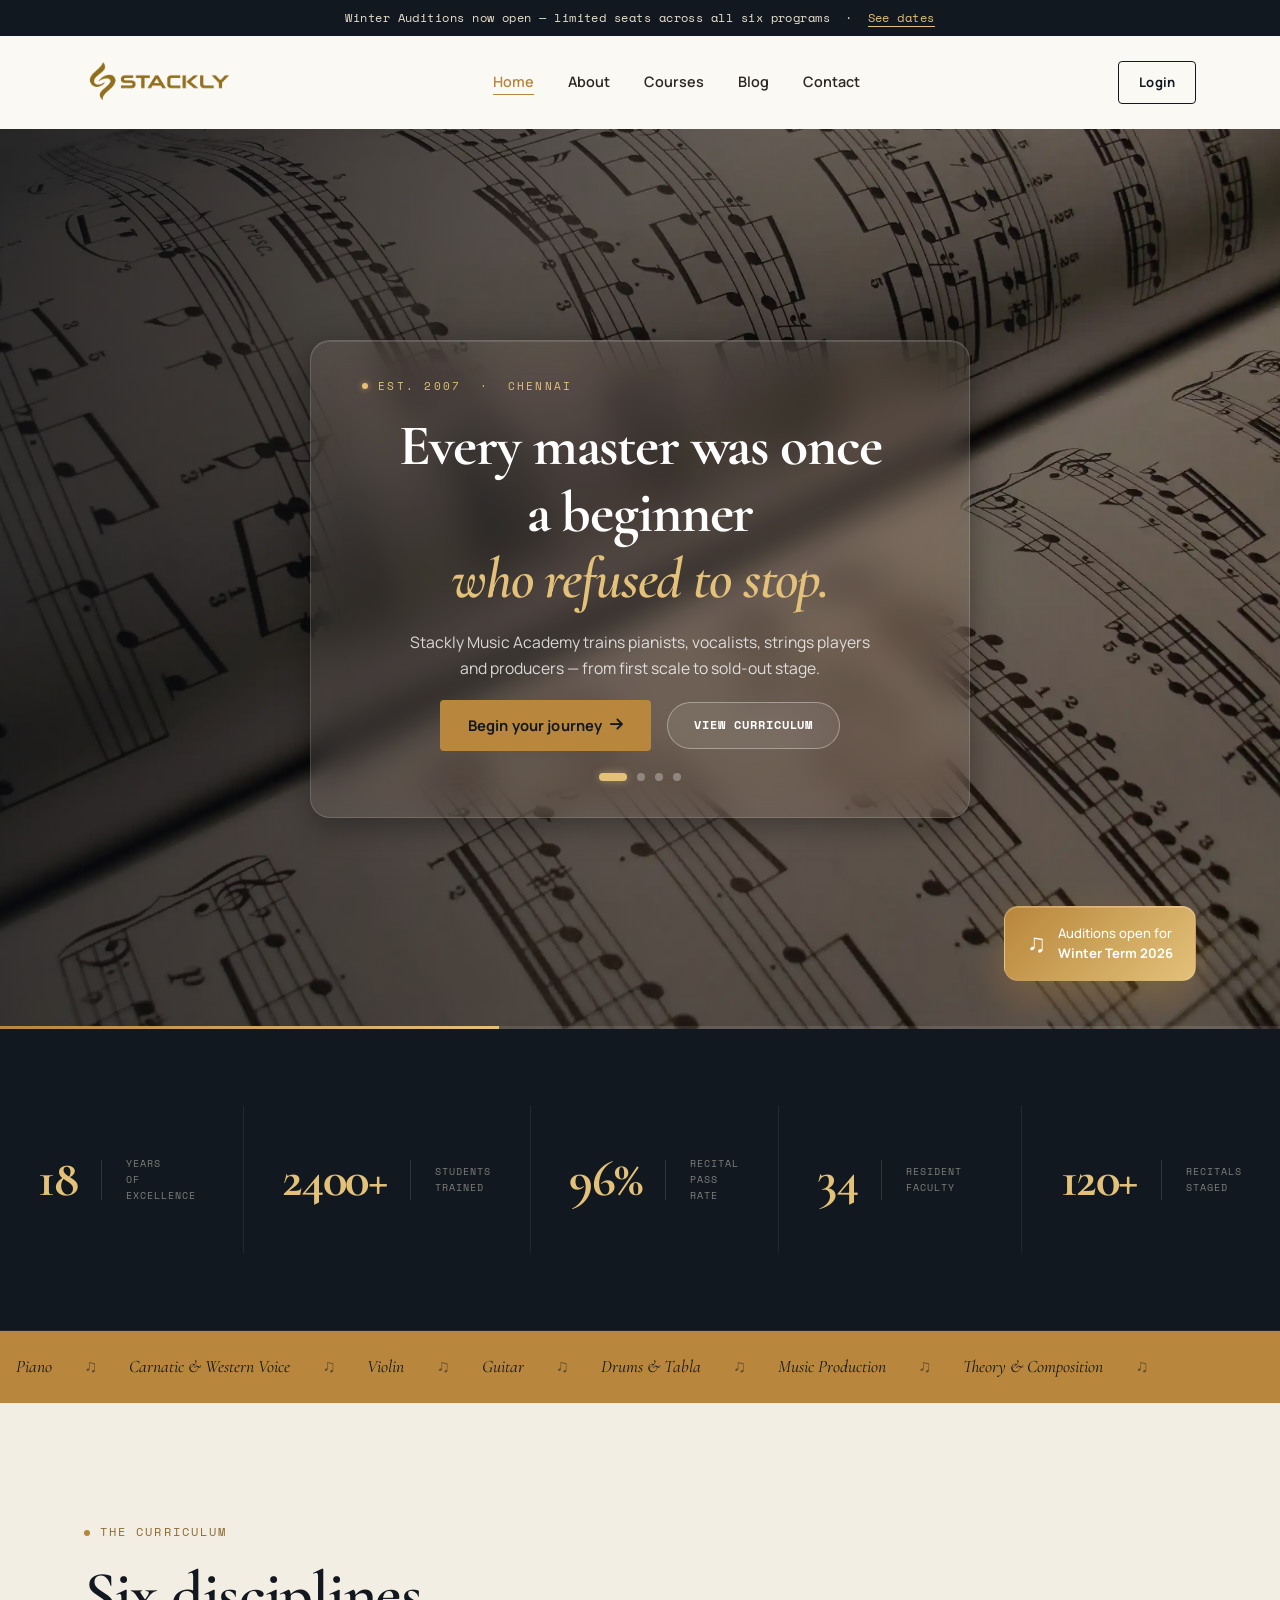
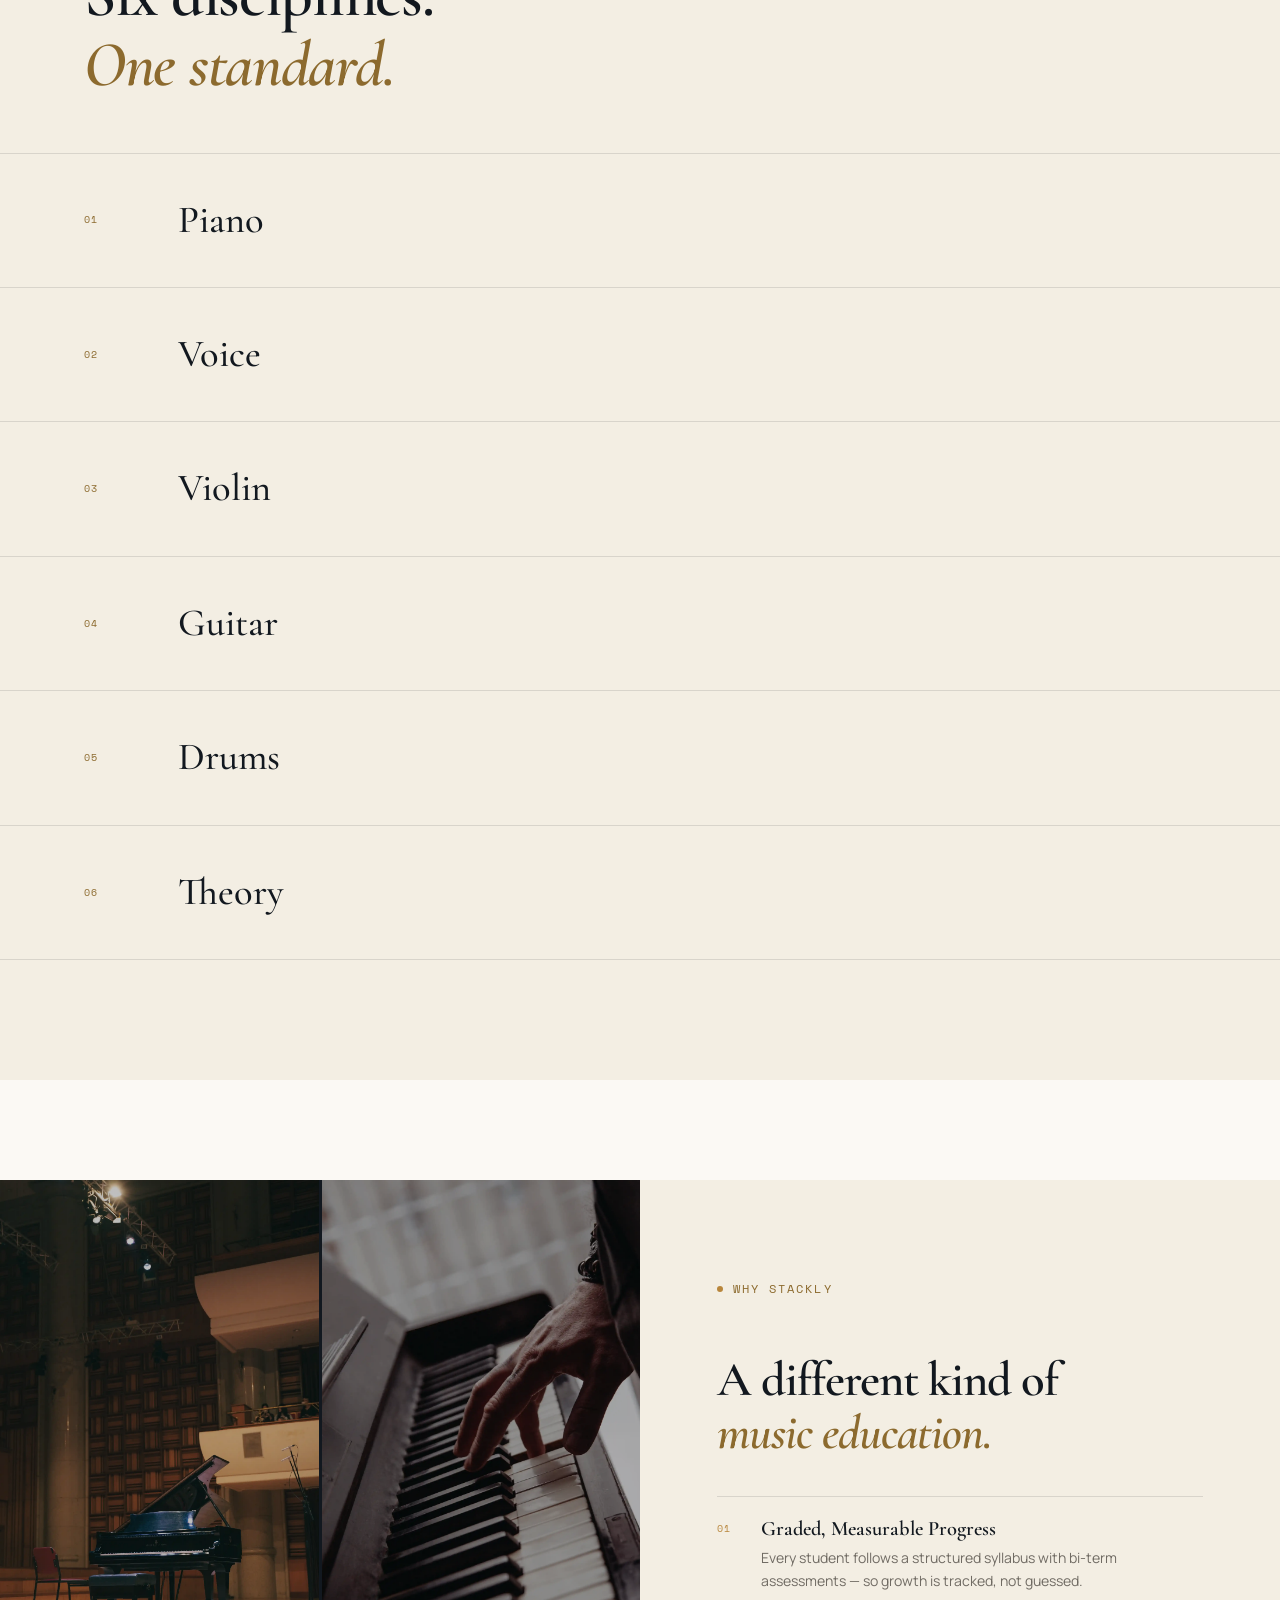
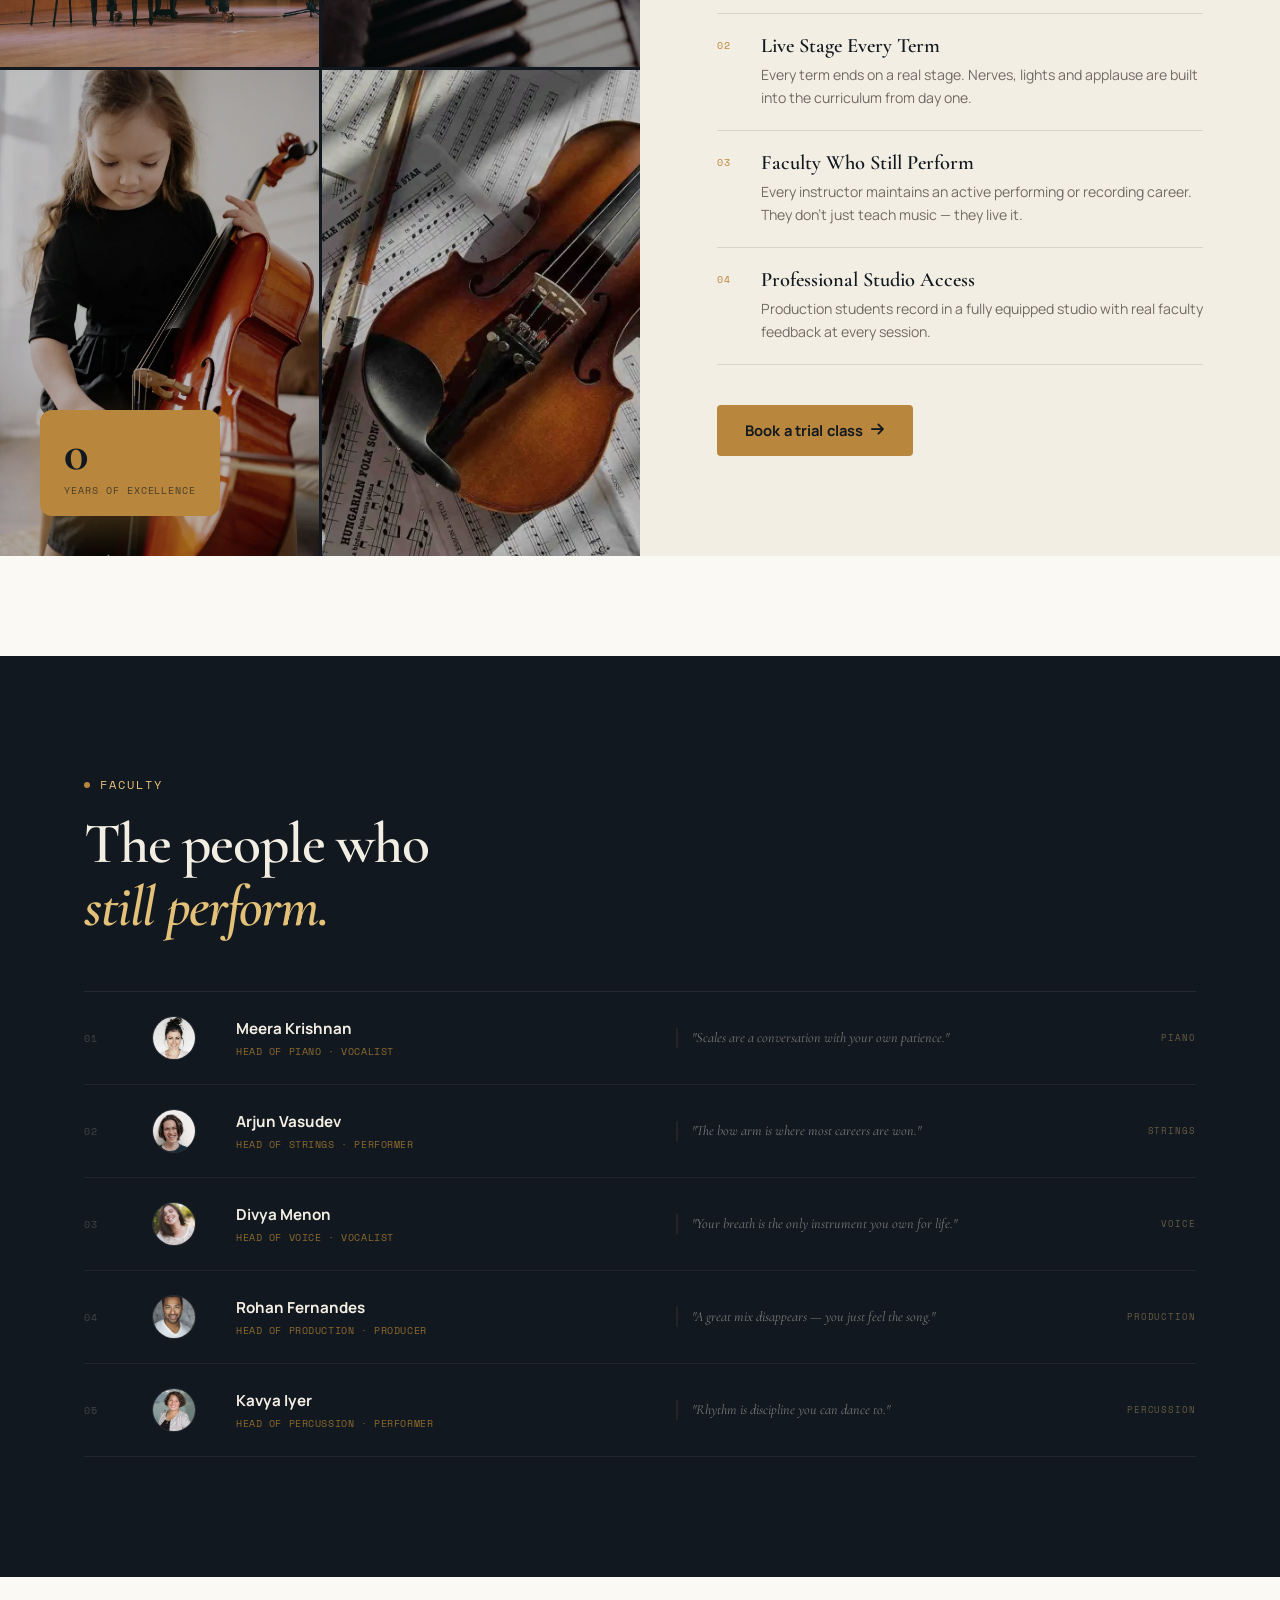
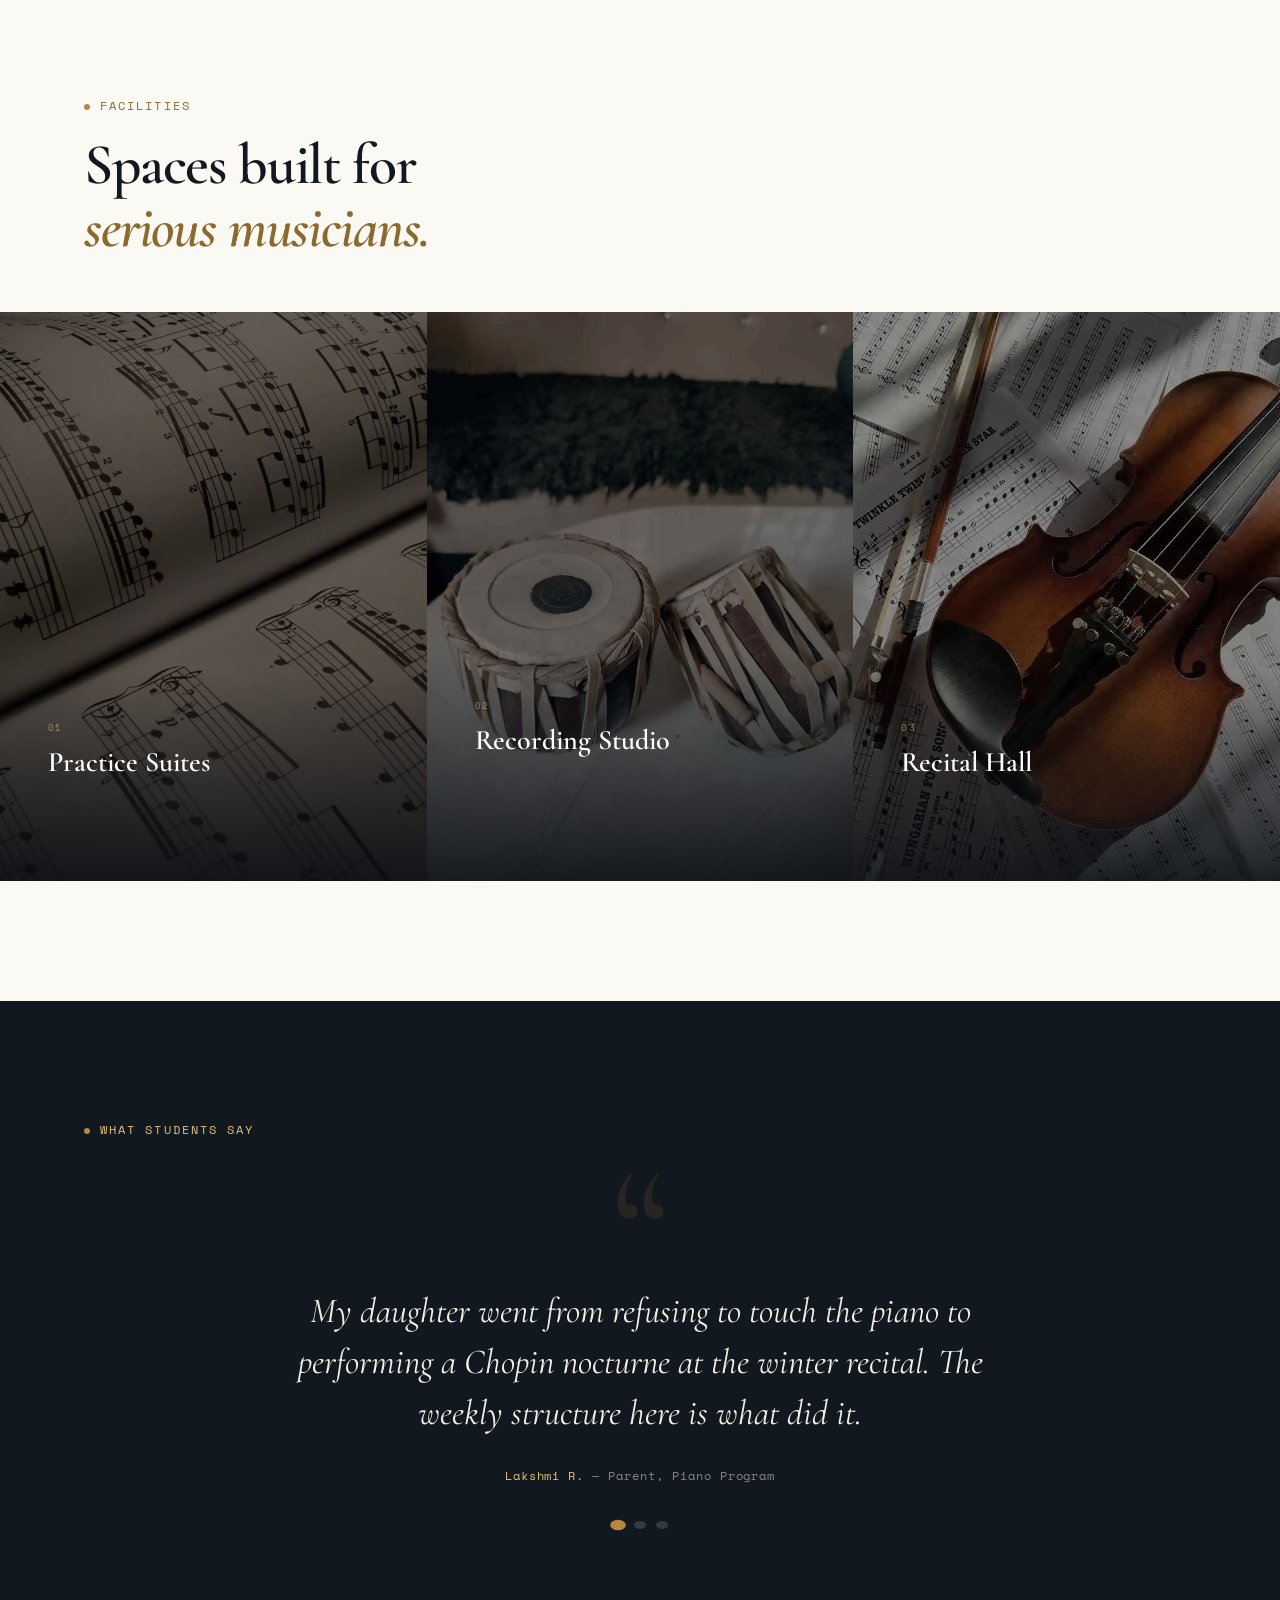
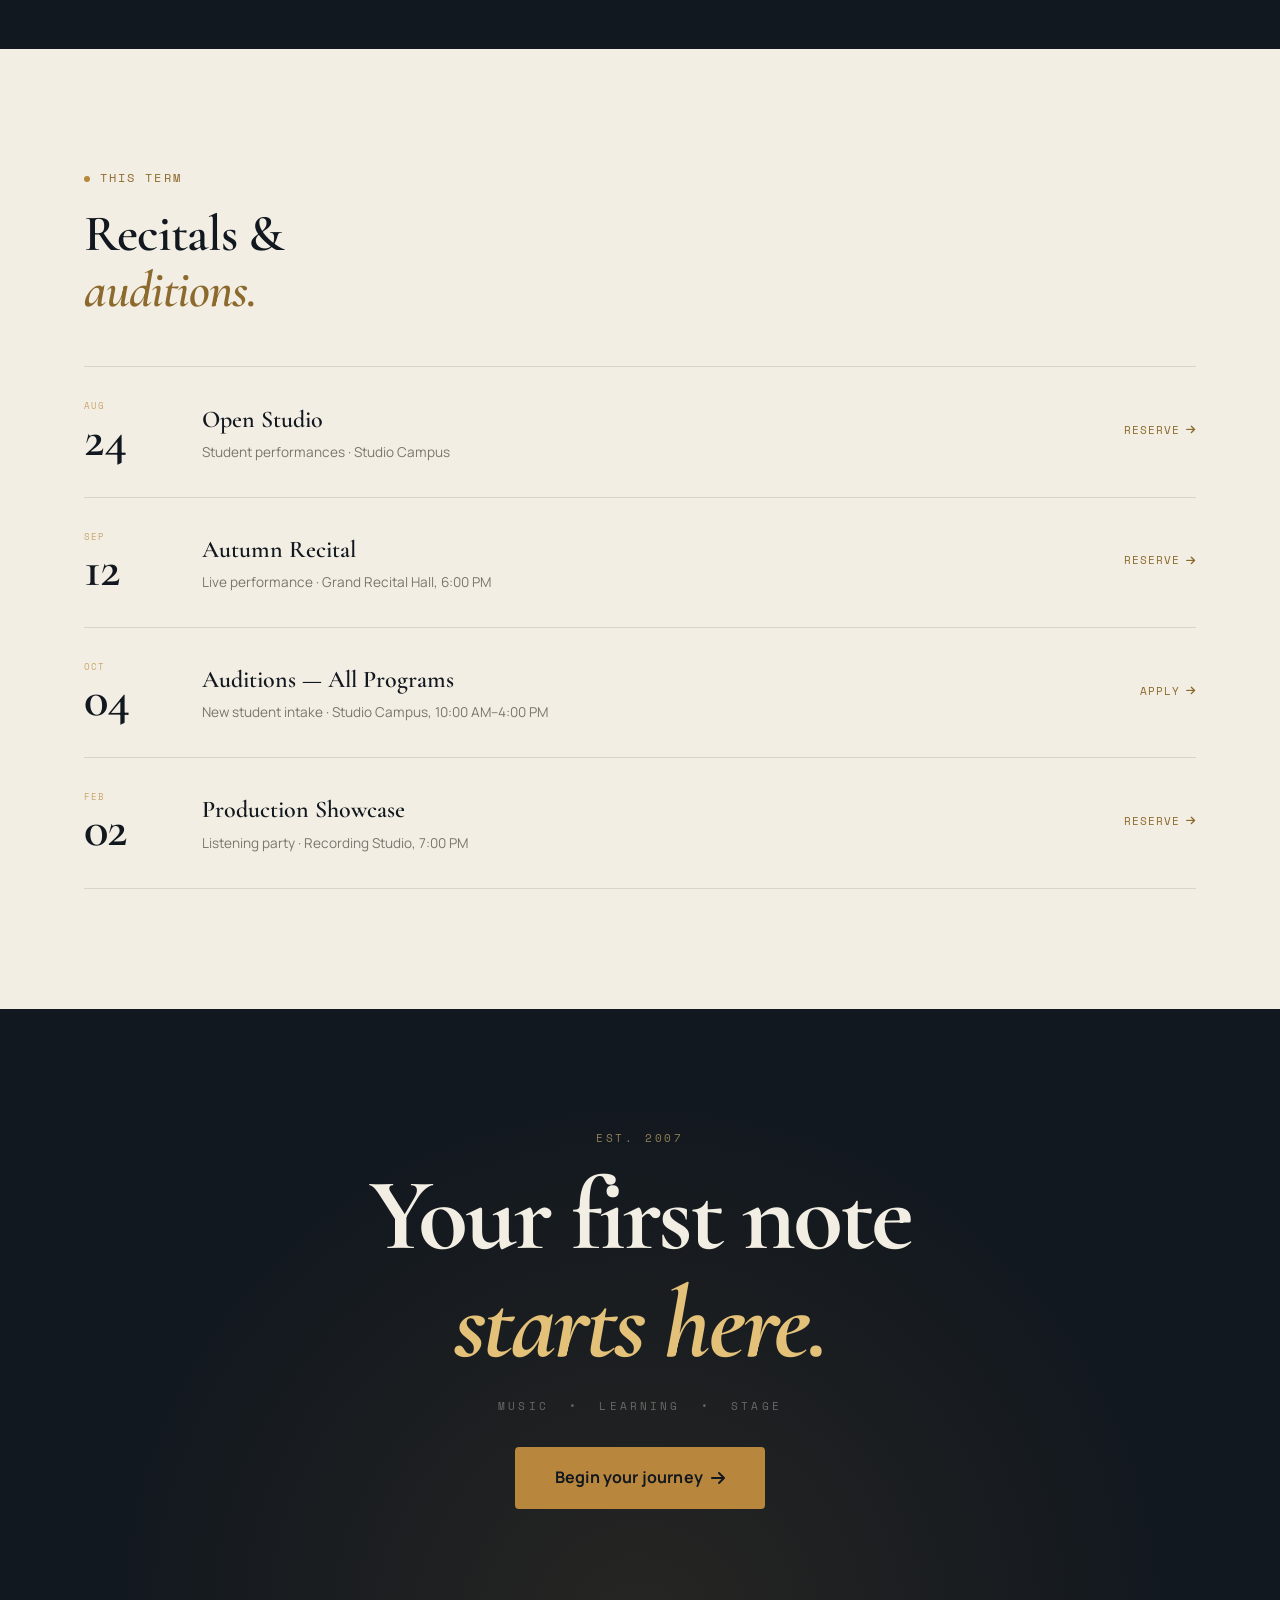
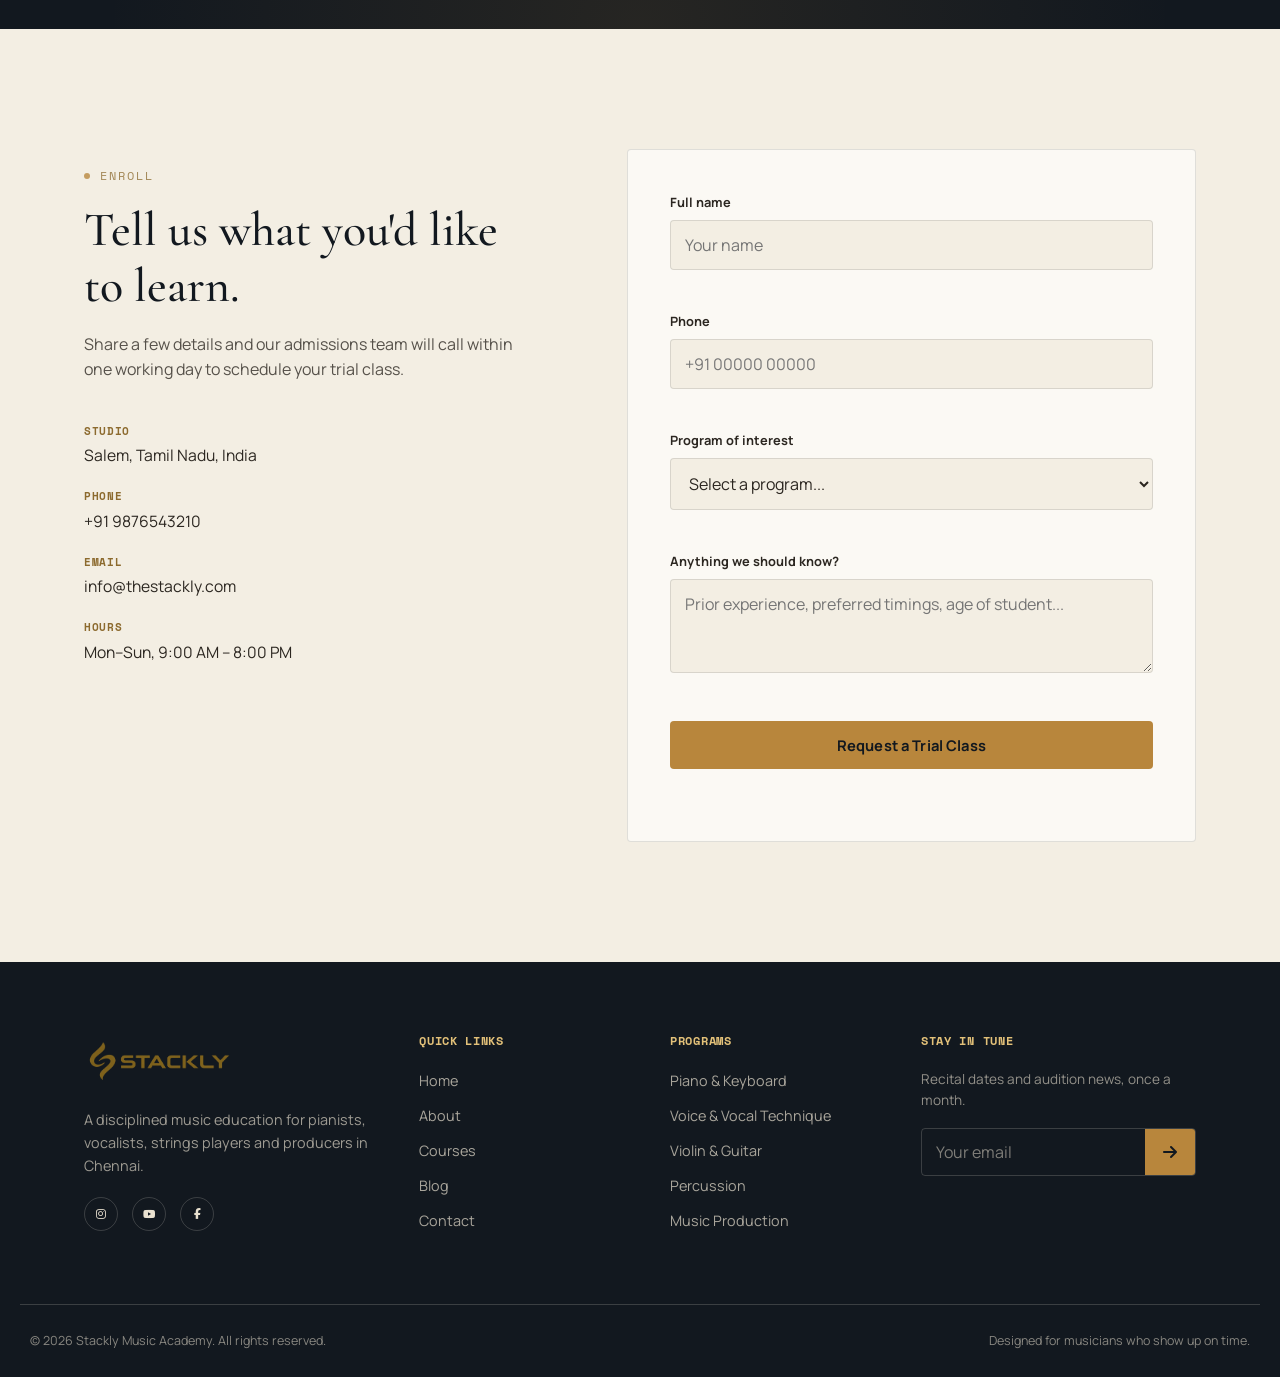
==== index.html @ f52e419b "Add files via upload" ====
<!DOCTYPE html>
<html lang="en">

<head>
  <meta charset="UTF-8">
  <meta name="viewport" content="width=device-width, initial-scale=1.0">
  <title>Stackly Music Academy — Music Academy for Piano, Voice, Strings & Production</title>
  <meta name="description"
    content="Stackly Music Academy trains pianists, vocalists, strings players and producers from first scale to sold-out stage. Book a trial class today.">

  <!-- Fonts: Cormorant Garamond (display), Manrope (body), Space Mono (labels/catalog numbers) -->
  <link rel="preconnect" href="https://fonts.googleapis.com">
  <link rel="preconnect" href="https://fonts.gstatic.com" crossorigin>
  <link
    href="https://fonts.googleapis.com/css2?family=Cormorant+Garamond:ital,wght@0,400;0,500;0,600;0,700;1,500;1,600&family=Manrope:wght@400;500;600;700;800&family=Space+Mono:wght@400;700&display=swap"
    rel="stylesheet">

  <link rel="stylesheet" href="assets/css/style.css">
  <link rel="stylesheet" href="https://cdnjs.cloudflare.com/ajax/libs/font-awesome/6.5.1/css/all.min.css">
</head>

<body>

  <!-- ===== ANNOUNCEMENT BAR ===== -->
  <div class="topbar">
    <p class="topbar__text">Winter Auditions now open &mdash; limited seats across all six programs &nbsp;·&nbsp; <a
        href="404.html" class="topbar__link">See dates</a></p>
  </div>

  <!-- ===== HEADER / NAV ===== -->
  <header class="site-header" id="siteHeader">
    <div class="site-header__inner">
      <a href="index.html" class="brand">
        <img src="assets/images/stackly-logo.webp" alt="Stackly Music Academy" class="brand__logo">
      </a>

      <nav class="main-nav" id="mainNav" aria-label="Primary">
        <a href="index.html" class="nav__brand" aria-label="Stackly Music Academy home">
          <img src="assets/images/stackly-logo.webp" alt="Stackly Music Academy" class="brand__logo brand__logo--light">
        </a>
        <ul class="main-nav__list">
          <li><a href="index.html">Home</a></li>
          <li><a href="about.html">About</a></li>
          <li><a href="services.html">Courses</a></li>
          <li><a href="blog.html">Blog</a></li>
          <li><a href="contact.html">Contact</a></li>
        </ul>
        <a href="login.html" class="nav-login-mobile">Login <i class="fas fa-arrow-right" aria-hidden="true"></i></a>
      </nav>

      <div class="site-header__actions">
        <a href="login.html" class="btn btn--line btn--sm">Login</a>
        <button class="nav-toggle" id="navToggle" aria-label="Toggle menu" aria-expanded="false">
          <span></span><span></span><span></span>
        </button>
      </div>
    </div>
  </header>

  <div class="nav-backdrop" id="navBackdrop" aria-hidden="true"></div>

  <main id="top">

    <!-- ===== 01. HERO — Fullscreen Slideshow ===== -->
    <section class="hero" id="hero" aria-label="Hero">

      <!-- Background slides -->
      <div class="hero__slides" id="heroSlides" aria-hidden="true">
        <div class="hero__slide is-active" data-index="0">
          <img src="assets/images/image-1.webp" alt="">
        </div>
        <div class="hero__slide" data-index="1">
          <img src="assets/images/blog-hero.webp" alt="">
        </div>
        <div class="hero__slide" data-index="2">
          <img src="assets/images/image-10.webp" alt="">
        </div>
        <div class="hero__slide" data-index="3">
          <img src="assets/images/image-13.webp" alt="">
        </div>
        <!-- Dark scrim over slides -->
        <div class="hero__scrim" aria-hidden="true"></div>
      </div>

      <!-- Glass content card -->
      <div class="hero__inner">
        <div class="hero__glass">

          <p class="hero__eyebrow">
            <span class="hero__eyebrow-dot" aria-hidden="true"></span>
            Est. 2007 &nbsp;·&nbsp; Chennai
          </p>

          <h1 class="hero__title">
            Every master was once<br>
            a beginner<br>
            <em>who refused to stop.</em>
          </h1>

          <p class="hero__lede">
            Stackly Music Academy trains pianists, vocalists, strings players and producers — from first scale to sold-out stage.
          </p>

          <div class="hero__actions">
            <a href="contact.html" class="btn btn--solid">Begin your journey <i class="fas fa-arrow-right" aria-hidden="true"></i></a>
            <a href="404.html" class="btn btn--glass">View Curriculum</a>
          </div>

          <!-- Slide indicators -->
          <div class="hero__dots" id="heroDots" role="tablist" aria-label="Slideshow controls">
            <button class="hero__dot is-active" data-slide="0" role="tab" aria-selected="true" aria-label="Slide 1"></button>
            <button class="hero__dot" data-slide="1" role="tab" aria-selected="false" aria-label="Slide 2"></button>
            <button class="hero__dot" data-slide="2" role="tab" aria-selected="false" aria-label="Slide 3"></button>
            <button class="hero__dot" data-slide="3" role="tab" aria-selected="false" aria-label="Slide 4"></button>
          </div>

        </div>

        <!-- Floating badge -->
        <div class="hero__badge">
          <span class="hero__badge-note" aria-hidden="true">&#9835;</span>
          <p>Auditions open for<br><strong>Winter Term 2026</strong></p>
        </div>
      </div>

      <!-- Progress bar -->
      <div class="hero__progress" aria-hidden="true">
        <div class="hero__progress-bar" id="heroProgressBar"></div>
      </div>

    </section>

    <!-- ===== 02. STATS STRIP ===== -->
    <section class="stats-strip" id="rhythm" aria-label="Stackly in numbers">
      <div class="stats-strip__inner">
        <div class="stats-strip__item" data-reveal>
          <strong class="stats-strip__num" data-count="18">0</strong>
          <span class="stats-strip__sep" aria-hidden="true"></span>
          <span class="stats-strip__label">Years<br>of excellence</span>
        </div>
        <div class="stats-strip__item" data-reveal>
          <strong class="stats-strip__num" data-count="2400" data-suffix="+">0</strong>
          <span class="stats-strip__sep" aria-hidden="true"></span>
          <span class="stats-strip__label">Students<br>trained</span>
        </div>
        <div class="stats-strip__item" data-reveal>
          <strong class="stats-strip__num" data-count="96" data-suffix="%">0</strong>
          <span class="stats-strip__sep" aria-hidden="true"></span>
          <span class="stats-strip__label">Recital<br>pass rate</span>
        </div>
        <div class="stats-strip__item" data-reveal>
          <strong class="stats-strip__num" data-count="34">0</strong>
          <span class="stats-strip__sep" aria-hidden="true"></span>
          <span class="stats-strip__label">Resident<br>faculty</span>
        </div>
        <div class="stats-strip__item" data-reveal>
          <strong class="stats-strip__num" data-count="120" data-suffix="+">0</strong>
          <span class="stats-strip__sep" aria-hidden="true"></span>
          <span class="stats-strip__label">Recitals<br>staged</span>
        </div>
      </div>
    </section>

    <!-- ===== MARQUEE ===== -->
    <div class="marquee" aria-hidden="true">
      <div class="marquee__track" id="marqueeTrack">
        <span>Piano</span><span class="marquee__sep">&#9835;</span>
        <span>Carnatic &amp; Western Voice</span><span class="marquee__sep">&#9835;</span>
        <span>Violin</span><span class="marquee__sep">&#9835;</span>
        <span>Guitar</span><span class="marquee__sep">&#9835;</span>
        <span>Drums &amp; Tabla</span><span class="marquee__sep">&#9835;</span>
        <span>Music Production</span><span class="marquee__sep">&#9835;</span>
        <span>Theory &amp; Composition</span><span class="marquee__sep">&#9835;</span>
      </div>
    </div>

    <!-- ===== 03. COURSES — hover-expand rows ===== -->
    <section class="courses" id="sound">
      <div class="courses__header section-inner">
        <p class="eyebrow" data-reveal><span class="eyebrow__dot"></span>The Curriculum</p>
        <h2 class="courses__heading" data-reveal>Six disciplines.<br><em>One standard.</em></h2>
      </div>
      <ul class="courses__list" id="coursesList">
        <li class="courses__row" data-img="assets/images/image-7.webp">
          <div class="courses__row-inner section-inner">
            <span class="courses__num">01</span>
            <h3 class="courses__name">Piano</h3>
            <p class="courses__desc">Classical grading alongside contemporary and film-score repertoire. Ages 6+.</p>
            <a href="services.html" class="courses__cta">Explore <i class="fas fa-arrow-right"></i></a>
          </div>
          <div class="courses__row-img" aria-hidden="true">
            <img src="assets/images/image-7.webp" alt="">
          </div>
        </li>
        <li class="courses__row" data-img="assets/images/image-10.webp">
          <div class="courses__row-inner section-inner">
            <span class="courses__num">02</span>
            <h3 class="courses__name">Voice</h3>
            <p class="courses__desc">Carnatic and Western streams — breath, pitch and stage presence. Ages 8+.</p>
            <a href="services.html" class="courses__cta">Explore <i class="fas fa-arrow-right"></i></a>
          </div>
          <div class="courses__row-img" aria-hidden="true">
            <img src="assets/images/image-10.webp" alt="">
          </div>
        </li>
        <li class="courses__row" data-img="assets/images/image-1.webp">
          <div class="courses__row-inner section-inner">
            <span class="courses__num">03</span>
            <h3 class="courses__name">Violin</h3>
            <p class="courses__desc">Bowing fundamentals through to chamber ensemble. Ages 7+.</p>
            <a href="services.html" class="courses__cta">Explore <i class="fas fa-arrow-right"></i></a>
          </div>
          <div class="courses__row-img" aria-hidden="true">
            <img src="assets/images/image-1.webp" alt="">
          </div>
        </li>
        <li class="courses__row" data-img="assets/images/image-2.webp">
          <div class="courses__row-inner section-inner">
            <span class="courses__num">04</span>
            <h3 class="courses__name">Guitar</h3>
            <p class="courses__desc">Fretwork fundamentals through to original songwriting. Ages 7+.</p>
            <a href="services.html" class="courses__cta">Explore <i class="fas fa-arrow-right"></i></a>
          </div>
          <div class="courses__row-img" aria-hidden="true">
            <img src="assets/images/image-2.webp" alt="">
          </div>
        </li>
        <li class="courses__row" data-img="assets/images/image-12.webp">
          <div class="courses__row-inner section-inner">
            <span class="courses__num">05</span>
            <h3 class="courses__name">Drums</h3>
            <p class="courses__desc">Rhythm literacy, kit technique and traditional taal in parallel. Ages 8+.</p>
            <a href="services.html" class="courses__cta">Explore <i class="fas fa-arrow-right"></i></a>
          </div>
          <div class="courses__row-img" aria-hidden="true">
            <img src="assets/images/image-12.webp" alt="">
          </div>
        </li>
        <li class="courses__row" data-img="assets/images/image-14.webp">
          <div class="courses__row-inner section-inner">
            <span class="courses__num">06</span>
            <h3 class="courses__name">Theory</h3>
            <p class="courses__desc">Harmony, notation and original writing for every instrumentalist. All levels.</p>
            <a href="services.html" class="courses__cta">Explore <i class="fas fa-arrow-right"></i></a>
          </div>
          <div class="courses__row-img" aria-hidden="true">
            <img src="assets/images/image-14.webp" alt="">
          </div>
        </li>
      </ul>
    </section>

    <!-- ===== 04. WHY STACKLY — split mosaic ===== -->
    <section class="split" id="whyus">
      <!-- Left: photo mosaic grid -->
      <div class="split__mosaic" aria-hidden="true">
        <div class="split__tile split__tile--1">
          <img src="assets/images/image-11.webp" alt="">
        </div>
        <div class="split__tile split__tile--2">
          <img src="assets/images/image-4.webp" alt="">
        </div>
        <div class="split__tile split__tile--3">
          <img src="assets/images/image-5.webp" alt="">
        </div>
        <div class="split__tile split__tile--4">
          <img src="assets/images/image-8.webp" alt="">
        </div>
        <!-- floating stat badge -->
        <div class="split__badge">
          <strong class="split__badge-num" data-count="18">0</strong>
          <span>years of excellence</span>
        </div>
      </div>

      <!-- Right: editorial content -->
      <div class="split__body">
        <p class="eyebrow"><span class="eyebrow__dot"></span>Why Stackly</p>
        <h2 class="split__heading">A different kind of<br><em>music education.</em></h2>

        <ul class="split__pillars">
          <li class="split__pillar" data-reveal>
            <span class="split__pillar-num">01</span>
            <div>
              <h3>Graded, Measurable Progress</h3>
              <p>Every student follows a structured syllabus with bi-term assessments — so growth is tracked, not guessed.</p>
            </div>
          </li>
          <li class="split__pillar" data-reveal>
            <span class="split__pillar-num">02</span>
            <div>
              <h3>Live Stage Every Term</h3>
              <p>Every term ends on a real stage. Nerves, lights and applause are built into the curriculum from day one.</p>
            </div>
          </li>
          <li class="split__pillar" data-reveal>
            <span class="split__pillar-num">03</span>
            <div>
              <h3>Faculty Who Still Perform</h3>
              <p>Every instructor maintains an active performing or recording career. They don't just teach music — they live it.</p>
            </div>
          </li>
          <li class="split__pillar" data-reveal>
            <span class="split__pillar-num">04</span>
            <div>
              <h3>Professional Studio Access</h3>
              <p>Production students record in a fully equipped studio with real faculty feedback at every session.</p>
            </div>
          </li>
        </ul>

        <a href="contact.html" class="btn btn--solid split__cta">Book a trial class <i class="fas fa-arrow-right"></i></a>
      </div>
    </section>

    <!-- ===== 05. FACULTY — dark table rows ===== -->
    <section class="fac" id="faculty">
      <div class="section-inner">
        <div class="fac__header">
          <p class="eyebrow eyebrow--light" data-reveal><span class="eyebrow__dot"></span>Faculty</p>
          <h2 class="fac__heading" data-reveal>The people who<br><em>still perform.</em></h2>
        </div>
        <div class="fac__table">
          <div class="fac__row" data-reveal>
            <span class="fac__idx">01</span>
            <div class="fac__photo"><img src="assets/images/testimonials-2.webp" alt="Meera Krishnan"></div>
            <div class="fac__info"><strong>Meera Krishnan</strong><span>Head of Piano · Vocalist</span></div>
            <blockquote class="fac__quote">"Scales are a conversation with your own patience."</blockquote>
            <span class="fac__tag">Piano</span>
          </div>
          <div class="fac__row" data-reveal>
            <span class="fac__idx">02</span>
            <div class="fac__photo"><img src="assets/images/testimonials-1.webp" alt="Arjun Vasudev"></div>
            <div class="fac__info"><strong>Arjun Vasudev</strong><span>Head of Strings · Performer</span></div>
            <blockquote class="fac__quote">"The bow arm is where most careers are won."</blockquote>
            <span class="fac__tag">Strings</span>
          </div>
          <div class="fac__row" data-reveal>
            <span class="fac__idx">03</span>
            <div class="fac__photo"><img src="assets/images/testimonials-3.webp" alt="Divya Menon"></div>
            <div class="fac__info"><strong>Divya Menon</strong><span>Head of Voice · Vocalist</span></div>
            <blockquote class="fac__quote">"Your breath is the only instrument you own for life."</blockquote>
            <span class="fac__tag">Voice</span>
          </div>
          <div class="fac__row" data-reveal>
            <span class="fac__idx">04</span>
            <div class="fac__photo"><img src="assets/images/testimonials-5.webp" alt="Rohan Fernandes"></div>
            <div class="fac__info"><strong>Rohan Fernandes</strong><span>Head of Production · Producer</span></div>
            <blockquote class="fac__quote">"A great mix disappears — you just feel the song."</blockquote>
            <span class="fac__tag">Production</span>
          </div>
          <div class="fac__row" data-reveal>
            <span class="fac__idx">05</span>
            <div class="fac__photo"><img src="assets/images/testimonials-4.webp" alt="Kavya Iyer"></div>
            <div class="fac__info"><strong>Kavya Iyer</strong><span>Head of Percussion · Performer</span></div>
            <blockquote class="fac__quote">"Rhythm is discipline you can dance to."</blockquote>
            <span class="fac__tag">Percussion</span>
          </div>
        </div>
      </div>
    </section>

    <!-- ===== 06. FACILITIES — 3-up split panels ===== -->
    <section class="rooms" id="facilities">
      <div class="rooms__header section-inner">
        <p class="eyebrow" data-reveal><span class="eyebrow__dot"></span>Facilities</p>
        <h2 class="rooms__heading" data-reveal>Spaces built for<br><em>serious musicians.</em></h2>
      </div>
      <div class="rooms__grid">
        <div class="rooms__panel" data-reveal>
          <img src="assets/images/image-1.webp" alt="Practice suites">
          <div class="rooms__panel-body">
            <span class="rooms__panel-num">01</span>
            <h3>Practice Suites</h3>
            <p>12 soundproofed private rooms with grand pianos and mirror walls — built for focused individual work.</p>
          </div>
        </div>
        <div class="rooms__panel" data-reveal>
          <img src="assets/images/image-6.webp" alt="Recording studio">
          <div class="rooms__panel-body">
            <span class="rooms__panel-num">02</span>
            <h3>Recording Studio</h3>
            <p>Professional-grade control room, live room and isolation booth with full DAW suite and acoustic treatment.</p>
          </div>
        </div>
        <div class="rooms__panel" data-reveal>
          <img src="assets/images/image-8.webp" alt="Recital hall">
          <div class="rooms__panel-body">
            <span class="rooms__panel-num">03</span>
            <h3>Recital Hall</h3>
            <p>200-seat acoustically engineered performance hall with professional lighting and a full Steinway grand.</p>
          </div>
        </div>
      </div>
    </section>

    <!-- ===== 07. TESTIMONIALS ===== -->
    <section class="testi" id="testimonials">
      <div class="testi__inner section-inner">
        <p class="eyebrow eyebrow--light" data-reveal><span class="eyebrow__dot"></span>What students say</p>
        <div class="testi__slider" id="testimonialSlider">
          <span class="testi__mark" aria-hidden="true">&ldquo;</span>
          <blockquote class="testimonial is-active">
            <p>My daughter went from refusing to touch the piano to performing a Chopin nocturne at the winter recital. The weekly structure here is what did it.</p>
            <footer>Lakshmi R. <span>&mdash; Parent, Piano Program</span></footer>
          </blockquote>
          <blockquote class="testimonial">
            <p>I'd tried three other studios before Stackly. This is the only one that actually tracks your progress against a syllabus instead of just filling the hour.</p>
            <footer>Aditya S. <span>&mdash; Adult Student, Guitar</span></footer>
          </blockquote>
          <blockquote class="testimonial">
            <p>The production lab alone was worth switching academies for. I mixed my first EP inside the studio with faculty feedback every step.</p>
            <footer>Priya N. <span>&mdash; Student, Music Production</span></footer>
          </blockquote>
        </div>
        <div class="testimonial-dots" id="testimonialDots"></div>
      </div>
    </section>

    <!-- ===== 08. EVENTS — date strip ===== -->
    <section class="events" id="events">
      <div class="section-inner">
        <div class="events__header">
          <p class="eyebrow" data-reveal><span class="eyebrow__dot"></span>This Term</p>
          <h2 class="events__heading" data-reveal>Recitals &amp;<br><em>auditions.</em></h2>
        </div>
        <ul class="events__list">
          <li class="events__item" data-reveal>
            <div class="events__date"><span>AUG</span><strong>24</strong></div>
            <div class="events__body">
              <h3>Open Studio</h3>
              <p>Student performances &middot; Studio Campus</p>
            </div>
            <a href="contact.html" class="events__link">Reserve <i class="fas fa-arrow-right"></i></a>
          </li>
          <li class="events__item" data-reveal>
            <div class="events__date"><span>SEP</span><strong>12</strong></div>
            <div class="events__body">
              <h3>Autumn Recital</h3>
              <p>Live performance &middot; Grand Recital Hall, 6:00 PM</p>
            </div>
            <a href="contact.html" class="events__link">Reserve <i class="fas fa-arrow-right"></i></a>
          </li>
          <li class="events__item" data-reveal>
            <div class="events__date"><span>OCT</span><strong>04</strong></div>
            <div class="events__body">
              <h3>Auditions — All Programs</h3>
              <p>New student intake &middot; Studio Campus, 10:00 AM–4:00 PM</p>
            </div>
            <a href="contact.html" class="events__link">Apply <i class="fas fa-arrow-right"></i></a>
          </li>
          <li class="events__item" data-reveal>
            <div class="events__date"><span>FEB</span><strong>02</strong></div>
            <div class="events__body">
              <h3>Production Showcase</h3>
              <p>Listening party &middot; Recording Studio, 7:00 PM</p>
            </div>
            <a href="contact.html" class="events__link">Reserve <i class="fas fa-arrow-right"></i></a>
          </li>
        </ul>
      </div>
    </section>

    <!-- ===== 09. CTA BAND ===== -->
    <section class="cta-band">
      <div class="section-inner cta-band__inner">
        <p class="cta-band__year" data-reveal>Est. 2007</p>
        <h2 data-reveal>Your first note<br><em>starts here.</em></h2>
        <p class="cta-band__tagline" data-reveal>MUSIC &nbsp;&bull;&nbsp; LEARNING &nbsp;&bull;&nbsp; STAGE</p>
        <a href="contact.html" class="btn btn--solid btn--lg" data-reveal>Begin your journey <i class="fas fa-arrow-right"></i></a>
      </div>
    </section>

    <!-- ===== CONTACT ===== -->
    <section class="contact" id="contact">
      <div class="section-inner contact__grid">
        <div class="contact__copy">
          <p class="eyebrow" data-reveal><span class="eyebrow__dot"></span>Enroll</p>
          <h2 class="section-title" data-reveal>Tell us what you'd like to learn.</h2>
          <p data-reveal>Share a few details and our admissions team will call within one working day to schedule your trial class.</p>
          <ul class="contact-info" data-reveal>
            <li><strong>Studio</strong><span>Salem, Tamil Nadu, India</span></li>
            <li><strong>Phone</strong><span>+91 9876543210</span></li>
            <li><strong>Email</strong><span>info@thestackly.com </span></li>
            <li><strong>Hours</strong><span>Mon–Sun, 9:00 AM – 8:00 PM</span></li>
          </ul>
        </div>
        <form class="contact-form" data-reveal id="contactForm" novalidate>
          <div class="form-row"><label for="fname">Full name</label><input type="text" id="fname" name="fname" placeholder="Your name" required minlength="2"><span class="form-error"></span></div>
          <div class="form-row"><label for="fphone">Phone</label><input type="tel" id="fphone" name="fphone" placeholder="+91 00000 00000" required pattern="[\+0-9\-\s]{10,}"><span class="form-error"></span></div>
          <div class="form-row">
            <label for="fprogram">Program of interest</label>
            <select id="fprogram" name="fprogram" required>
              <option value="" disabled selected hidden>Select a program...</option>
              <option value="Piano &amp; Keyboard">Piano &amp; Keyboard</option><option value="Voice &amp; Vocal Technique">Voice &amp; Vocal Technique</option>
              <option value="Violin">Violin</option><option value="Guitar">Guitar</option>
              <option value="Drums &amp; Percussion">Drums &amp; Percussion</option><option value="Theory &amp; Composition">Theory &amp; Composition</option>
            </select>
            <span class="form-error"></span>
          </div>
          <div class="form-row"><label for="fmsg">Anything we should know?</label><textarea id="fmsg" name="fmsg" rows="3" placeholder="Prior experience, preferred timings, age of student..." required minlength="10"></textarea><span class="form-error"></span></div>
          <button type="submit" class="btn btn--solid btn--full">Request a Trial Class</button>
          <p class="form-note" id="formNote" role="status" aria-live="polite"></p>
        </form>
      </div>
    </section>

  </main>

  <!-- ===== FOOTER ===== -->
  <footer class="site-footer">
  
    <div class="section-inner footer__grid">
      <div class="footer__brand">
        <a href="index.html" class="brand brand--footer">
          <img src="assets/images/stackly-logo.webp" alt="Stackly Music Academy" class="brand__logo brand__logo--footer">
        </a>
        <p>A disciplined music education for pianists, vocalists, strings players and producers in Chennai.</p>
        <div class="footer__social" aria-label="Social media">
          <a href="404.html" aria-label="Instagram"><i class="fab fa-instagram"></i></a>
          <a href="404.html" aria-label="YouTube"><i class="fab fa-youtube"></i></a>
          <a href="404.html" aria-label="Facebook"><i class="fab fa-facebook-f"></i></a>
        </div>
      </div>

      <div class="footer__col">
        <h4>Quick Links</h4>
        <a href="index.html">Home</a>
        <a href="about.html">About</a>
        <a href="services.html">Courses</a>
        <a href="blog.html">Blog</a>
        <a href="contact.html">Contact</a>
      </div>

      <div class="footer__col">
        <h4>Programs</h4>
        <a href="404.html">Piano &amp; Keyboard</a>
        <a href="404.html">Voice &amp; Vocal Technique</a>
        <a href="404.html">Violin &amp; Guitar</a>
        <a href="404.html">Percussion</a>
        <a href="404.html">Music Production</a>
      </div>

      <div class="footer__col footer__col--newsletter">
        <h4>Stay in tune</h4>
        <p>Recital dates and audition news, once a month.</p>
        <form class="newsletter-form" id="newsletterForm">
          <input type="email" placeholder="Your email" aria-label="Email address" required>
          <button type="submit" aria-label="Subscribe"> <i class="fas fa-arrow-right" aria-hidden="true"></i></button>
        </form>
      </div>
    </div>

    <div class="section-inner footer__bottom">
      <p>&copy; <span id="year"></span> Stackly Music Academy. All rights reserved.</p>
      <p>Designed for musicians who show up on time.</p>
    </div>
  </footer>

  <button class="back-to-top" id="backToTop" aria-label="Back to top">&uarr;</button>

  <script src="assets/js/script.js"></script>
</body>

</html>
---- assets/css/style.css ----
/* ============================================================
   CADENCE CONSERVATORY — Design tokens
   Palette (3 primary colors + tints):
     --ink       #12181F  near-black navy   (grounds, dark sections, text)
     --violet     #B8863C  aged brass gold   (accent, CTAs, highlights)
     --parchment #F3EEE3  sheet-music cream (light backgrounds)
   Type:
     Display — 'Cormorant Garamond' (editorial serif, italic for warmth)
     Body    — 'Manrope' (clean geometric sans)
     Label   — 'Space Mono' (catalog numbers, dates, eyebrows)
   ============================================================ */

:root {
  --ink: #12181F;
  --ink-soft: #1B232C;
  --ink-softer: #232C36;
  --violet: #B8863C;
  --violet-light: #E3C179;
  --violet-dim: #8C6A2E;
  --parchment: #F3EEE3;
  --parchment-dim: #E9E1D0;
  --paper: #FBF9F4;
  --charcoal: #2B2620;
  --line: rgba(18, 24, 31, 0.12);
  --line-light: rgba(243, 238, 227, 0.18);

  --font-display: 'Cormorant Garamond', Georgia, serif;
  --font-body: 'Manrope', -apple-system, BlinkMacSystemFont, sans-serif;
  --font-label: 'Space Mono', 'Courier New', monospace;

  --container: 1240px;
  --gutter: clamp(20px, 5vw, 64px);
  --radius: 4px;
  --ease: cubic-bezier(.22, .61, .36, 1);
}

/* ============================================================
   RESET
   ============================================================ */
*,
*::before,
*::after {
  box-sizing: border-box;
}

html {
  scroll-behavior: smooth;
  overflow-x: clip;
  width: 100%;
}

body {
  margin: 0;
  font-family: var(--font-body);
  color: var(--charcoal);
  background: var(--paper);
  -webkit-font-smoothing: antialiased;
  line-height: 1.6;
  overflow-x: clip;
  width: 100%;
}

img {
  max-width: 100%;
  display: block;
}

main {
  overflow-x: clip;
  width: 100%;
  padding-top: var(--header-offset, 69px);
}

a {
  color: inherit;
  text-decoration: none;
}

ul,
dl,
ol {
  margin: 0;
  padding: 0;
  list-style: none;
}

h1,
h2,
h3,
h4,
p {
  margin: 0;
}

button,
input,
select,
textarea {
  font-family: inherit;
  font-size: inherit;
  color: inherit;
}

button {
  cursor: pointer;
  background: none;
  border: none;
}

svg {
  overflow: visible;
}

@media (prefers-reduced-motion: reduce) {
  html {
    scroll-behavior: auto;
  }

  *,
  *::before,
  *::after {
    animation-duration: 0.01ms !important;
    animation-iteration-count: 1 !important;
    transition-duration: 0.01ms !important;
    scroll-behavior: auto !important;
  }
}

:focus-visible {
  outline: 2px solid var(--violet);
  outline-offset: 3px;
}

.section-inner {
  max-width: var(--container);
  margin: 0 auto;
  padding: 0 var(--gutter);
}

/* ============================================================
   SHARED TYPE / COMPONENTS
   ============================================================ */
.eyebrow {
  display: flex;
  align-items: center;
  gap: 10px;
  font-family: var(--font-label);
  font-size: 0.72rem;
  letter-spacing: 0.18em;
  text-transform: uppercase;
  color: var(--violet-dim);
  margin-bottom: 18px;
}

.eyebrow--light {
  color: var(--violet-light);
}

.eyebrow__dot {
  width: 6px;
  height: 6px;
  border-radius: 50%;
  background: var(--violet);
  flex-shrink: 0;
}

.section-title {
  font-family: var(--font-display);
  font-weight: 500;
  font-size: clamp(2rem, 4vw, 3rem);
  line-height: 1.15;
  color: var(--ink);
  max-width: 18ch;
}

.section-title em {
  font-style: italic;
  color: var(--violet-dim);
  font-weight: 500;
}

.section-title--light {
  color: var(--parchment);
}

.section-title--light em {
  color: var(--violet-light);
}

.section-sub {
  margin-top: 16px;
  max-width: 46ch;
  color: var(--charcoal);
  opacity: 0.75;
  font-size: 1.02rem;
}

.courses .section-sub {
  color: var(--parchment-dim);
  opacity: 0.8;
}

.section-head {
  margin-bottom: 52px;
}

.btn {
  display: inline-flex;
  align-items: center;
  justify-content: center;
  gap: 8px;
  font-family: var(--font-body);
  font-weight: 700;
  font-size: 0.92rem;
  letter-spacing: 0.01em;
  padding: 14px 28px;
  border-radius: var(--radius);
  transition: transform 0.35s var(--ease), background 0.3s var(--ease), color 0.3s var(--ease), border-color 0.3s var(--ease);
  white-space: nowrap;
}

.btn--solid {
  background: var(--violet);
  color: var(--ink);
}

.btn--solid:hover {
  background: var(--violet-light);
  transform: translateY(-2px);
}

.btn--ghost {
  color: var(--ink);
}

.btn--ghost:hover {
  color: var(--violet-dim);
  transform: translateX(3px);
}

.btn--line {
  border: 1px solid var(--ink);
  color: var(--ink);
}

.btn--line:hover {
  background: var(--ink);
  color: var(--parchment);
}

.btn--sm {
  padding: 10px 20px;
  font-size: 0.82rem;
}

.btn--lg {
  padding: 18px 40px;
  font-size: 1rem;
}

.btn--full {
  width: 100%;
}

/* Scroll reveal (IntersectionObserver driven, falls back to visible via JS) */
.reveal {
  opacity: 0;
  transform: translateY(24px);
  transition: opacity 0.8s var(--ease), transform 0.8s var(--ease);
}

.reveal.is-visible {
  opacity: 1;
  transform: translateY(0);
}

/* Fade-in that always plays on load, no JS dependency */
@keyframes fadeUp {
  from {
    opacity: 0;
    transform: translateY(14px);
  }

  to {
    opacity: 1;
    transform: translateY(0);
  }
}

.reveal-fade {
  animation: fadeUp 0.9s var(--ease) both;
}

/* ============================================================
   TOPBAR
   ============================================================ */

/* The topbar is NOT fixed — it scrolls away naturally.
   The fixed header sits on top; main gets offset via the rule above. */
.topbar {
  background: var(--ink);
  color: var(--parchment-dim);
  text-align: center;
  padding: 9px var(--gutter);
  font-family: var(--font-label);
  font-size: 0.72rem;
  letter-spacing: 0.04em;
}

.topbar__link {
  color: var(--violet-light);
  border-bottom: 1px solid currentColor;
}

/* ============================================================
   HEADER
   ============================================================ */
.site-header {
  position: fixed;
  top: 0;
  left: 0;
  right: 0;
  z-index: 200;
  border-bottom: 1px solid transparent;
  transition: transform 0.38s cubic-bezier(0.4, 0, 0.2, 1),
    box-shadow 0.38s cubic-bezier(0.4, 0, 0.2, 1),
    border-color 0.38s cubic-bezier(0.4, 0, 0.2, 1);
}

/* backdrop via ::before so it doesn't break stacking context */
.site-header::before {
  content: "";
  position: absolute;
  inset: 0;
  background: rgba(255, 255, 255, 0.0);
  backdrop-filter: blur(0px);
  -webkit-backdrop-filter: blur(0px);
  transition: background 0.38s cubic-bezier(0.4, 0, 0.2, 1),
    backdrop-filter 0.38s cubic-bezier(0.4, 0, 0.2, 1);
  z-index: -1;
}

/* Scrolled state — glass solidifies */
.site-header.is-scrolled {
  border-color: var(--line);
  box-shadow: 0 2px 20px -4px rgba(18, 24, 31, 0.12);
}

.site-header.is-scrolled::before {
  background: rgba(255, 255, 255, 0.94);
  backdrop-filter: blur(16px);
  -webkit-backdrop-filter: blur(16px);
}

.site-header__inner {
  max-width: var(--container);
  margin: 0 auto;
  padding: 16px var(--gutter);
  display: flex;
  align-items: center;
  justify-content: space-between;
  gap: 24px;
  transition: padding 0.38s cubic-bezier(0.4, 0, 0.2, 1);
}

/* Compact on scroll */
.site-header.is-scrolled .site-header__inner {
  padding-top: 10px;
  padding-bottom: 10px;
}

.brand {
  display: flex;
  align-items: center;
  gap: 10px;
  color: var(--ink);
}

.brand__mark {
  color: var(--violet);
  display: flex;
}

.brand__text {
  font-family: var(--font-display);
  font-size: 1.32rem;
  font-weight: 600;
  letter-spacing: 0.01em;
}

.brand__text em {
  font-style: italic;
  font-weight: 500;
  color: var(--violet-dim);
  margin-left: 3px;
}

.main-nav__list {
  display: flex;
  gap: 34px;
}

/* Hide the in-nav logo on desktop — only shown inside the mobile overlay */
.nav__brand {
  display: none;
}

/* ============================================================
   LOGO IMAGE
   ============================================================ */
.brand__logo {
  display: block;
  height: 60px;
  width: auto;
  object-fit: contain;
}

/* Footer variant — slightly smaller */
.brand__logo--footer {
  height: 60px;
  /* Filter to make logo visible on dark footer background */
  /* filter: brightness(0) invert(1); */
  opacity: 0.85;
}

/* Light variant — used on dark backgrounds (mobile menu, sidebar, dashboard) */
.brand__logo--light {
  /* filter: brightness(0) invert(1); */
  opacity: 0.9;
}

/* Responsive: smaller logo on mobile */
@media (max-width: 600px) {
  .brand__logo {
    height: 50px;
  }
}

.main-nav__list a {
  font-size: 0.9rem;
  font-weight: 600;
  position: relative;
  padding-bottom: 4px;
}

/* Desktop active state — underline fully drawn + violet colour */
.main-nav__list a.is-active {
  color: var(--violet);
}

.main-nav__list a.is-active::after {
  width: 100%;
  background: var(--violet);
}

.main-nav__list a::after {
  content: "";
  position: absolute;
  left: 0;
  bottom: 0;
  width: 0;
  height: 1px;
  background: var(--violet-dim);
  transition: width 0.3s var(--ease);
}

.main-nav__list a:hover::after {
  width: 100%;
}

.site-header__actions {
  display: flex;
  align-items: center;
  gap: 18px;
}

.nav-toggle {
  display: none;
  flex-direction: column;
  align-items: center;
  justify-content: center;
  gap: 5px;
  width: 36px;
  height: 36px;
  position: relative;
  z-index: 201;
  border: none;
  background: transparent;
  cursor: pointer;
  padding: 0;
}

.nav-toggle span {
  display: block;
  width: 22px;
  height: 2px;
  background: var(--ink);
  border-radius: 2px;
  transition: transform 0.3s var(--ease), opacity 0.3s var(--ease);
}

.nav-toggle[aria-expanded="true"] span {
  background: #FFFFFF;
}

.nav-toggle[aria-expanded="true"] span:nth-child(1) {
  transform: translateY(7px) rotate(45deg);
}

.nav-toggle[aria-expanded="true"] span:nth-child(2) {
  opacity: 0;
}

.nav-toggle[aria-expanded="true"] span:nth-child(3) {
  transform: translateY(-7px) rotate(-45deg);
}

/* ============================================================
   NAV BACKDROP + CLOSE BUTTON (mobile)
   ============================================================ */
.nav-backdrop {
  display: none;
  position: fixed;
  inset: 0;
  background: rgba(13, 15, 20, 0.55);
  backdrop-filter: blur(3px);
  z-index: 199;
  opacity: 0;
  pointer-events: none;
  transition: opacity 0.35s var(--ease);
}

.nav-backdrop.is-visible {
  opacity: 0;
  pointer-events: auto;
}

.nav-close {
  display: none;
  position: absolute;
  top: 20px;
  right: 20px;
  width: 38px;
  height: 38px;
  border-radius: 50%;
  background: transparent;
  border: 1.5px solid var(--line);
  font-size: 1.4rem;
  line-height: 1;
  cursor: pointer;
  color: var(--ink);
  transition: background 0.2s, color 0.2s;
  align-items: center;
  justify-content: center;
}

.nav-close:hover {
  background: var(--ink);
  color: var(--parchment);
}

.nav-login-mobile {
  display: none;
  margin-top: 32px;
  font-family: var(--font-body);
  font-size: 0.95rem;
  font-weight: 600;
  color: var(--violet);
  letter-spacing: 0.03em;
  text-decoration: none;
  transition: color 0.2s;
}

.nav-login-mobile:hover {
  color: var(--ink);
}

/* ============================================================
   01. HERO — Fullscreen Slideshow + Glassmorphism
   ============================================================ */

/* ── Section shell ── */
.hero {
  position: relative;
  width: 100%;
  height: 100vh;
  min-height: 600px;
  overflow: hidden;
}

/* ── Slide stack ── */
.hero__slides {
  position: absolute;
  inset: 0;
  z-index: 0;
}

.hero__slide {
  position: absolute;
  inset: 0;
  opacity: 0;
  transition: opacity 0.5s ease;
}

.hero__slide.is-active {
  opacity: 1;
}

.hero__slide img {
  width: 100%;
  height: 100%;
  object-fit: cover;
  display: block;
  /* Ken Burns zoom on active slide */
  transform: scale(1);
  transition: transform 6s ease;
}

.hero__slide.is-active img {
  transform: scale(1.05);
  transition: transform 4s ease;
}

/* ── Dark scrim ── */
.hero__scrim {
  position: absolute;
  inset: 0;
  background: linear-gradient(105deg,
      rgba(10, 14, 20, 0.72) 0%,
      rgba(10, 14, 20, 0.45) 55%,
      rgba(10, 14, 20, 0.25) 100%);
  z-index: 1;
}

/* ── Inner container ── */
.hero__inner {
  position: relative;
  z-index: 2;
  height: 100%;
  max-width: var(--container);
  margin: 0 auto;
  padding: clamp(60px, 10vh, 120px) var(--gutter);
  display: flex;
  align-items: center;
  justify-content: center;
}

/* ── Glass card ── */
.hero__glass {
  max-width: 660px;
  width: 100%;
  text-align: center;
  background: rgba(255, 255, 255, 0.07);
  backdrop-filter: blur(18px) saturate(160%);
  -webkit-backdrop-filter: blur(18px) saturate(160%);
  border: 1px solid rgba(255, 255, 255, 0.15);
  border-radius: 20px;
  padding: clamp(28px, 4vh, 44px) clamp(28px, 4vw, 52px);
  box-shadow:
    0 8px 32px rgba(0, 0, 0, 0.35),
    inset 0 1px 0 rgba(255, 255, 255, 0.12);
  display: flex;
  flex-direction: column;
  gap: 18px;
  animation: glassIn 0.9s var(--ease) 0.3s both;
}

@keyframes glassIn {
  from {
    opacity: 0;
    transform: translateY(40px);
  }

  to {
    opacity: 1;
    transform: translateY(0);
  }
}

/* ── Eyebrow ── */
.hero__eyebrow {
  display: flex;
  align-items: center;
  gap: 10px;
  font-family: var(--font-label);
  font-size: 0.7rem;
  letter-spacing: 0.2em;
  text-transform: uppercase;
  color: var(--violet-light);
  margin: 0;
}

.hero__eyebrow-dot {
  width: 6px;
  height: 6px;
  border-radius: 50%;
  background: var(--violet-light);
  flex-shrink: 0;
  box-shadow: 0 0 6px rgba(227, 193, 121, 0.7);
}

/* ── Title ── */
.hero__title {
  font-family: var(--font-display);
  font-size: clamp(2.2rem, 4.5vw, 3.8rem);
  font-weight: 700;
  line-height: 1.15;
  color: #FFFFFF;
  margin: 0;
  letter-spacing: -0.02em;
  animation: glassIn 0.9s var(--ease) 0.5s both;
}

.hero__title em {
  font-style: italic;
  color: var(--violet-light);
  font-weight: 600;
}

/* ── Lede ── */
.hero__lede {
  font-size: 0.98rem;
  line-height: 1.65;
  color: rgba(255, 255, 255, 0.8);
  margin: 0;
  max-width: 46ch;
  margin-left: auto;
  margin-right: auto;
  animation: glassIn 0.9s var(--ease) 0.65s both;
}

/* ── Actions ── */
.hero__actions {
  display: flex;
  align-items: center;
  justify-content: center;
  gap: 16px;
  flex-wrap: wrap;
  animation: glassIn 0.9s var(--ease) 0.78s both;
}

/* Glass ghost button (inside hero only) */
.btn--glass {
  display: inline-flex;
  align-items: center;
  gap: 8px;
  padding: 13px 26px;
  border-radius: 999px;
  font-family: var(--font-label);
  font-size: 0.72rem;
  letter-spacing: 0.08em;
  text-transform: uppercase;
  color: #FFFFFF;
  border: 1px solid rgba(255, 255, 255, 0.35);
  background: rgba(255, 255, 255, 0.08);
  backdrop-filter: blur(8px);
  transition: background 0.25s, border-color 0.25s;
  white-space: nowrap;
}

.btn--glass:hover {
  background: rgba(255, 255, 255, 0.18);
  border-color: rgba(255, 255, 255, 0.6);
}

/* ── Slide dots ── */
.hero__dots {
  display: flex;
  gap: 10px;
  align-items: center;
  justify-content: center;
  margin-top: 4px;
}

.hero__dot {
  width: 8px;
  height: 8px;
  border-radius: 50%;
  background: rgba(255, 255, 255, 0.3);
  border: none;
  cursor: pointer;
  padding: 0;
  transition: background 0.3s, transform 0.3s, width 0.3s;
  flex-shrink: 0;
}

.hero__dot.is-active {
  background: var(--violet-light);
  width: 28px;
  border-radius: 4px;
  transform: none;
  box-shadow: 0 0 8px rgba(227, 193, 121, 0.5);
}

/* ── Badge (bottom-right) ── */
.hero__badge {
  position: absolute;
  bottom: 48px;
  right: var(--gutter);
  z-index: 3;
  background: linear-gradient(135deg, #B8863C 0%, #E3C179 100%);
  color: #FFFFFF;
  padding: 16px 22px;
  border-radius: 14px;
  display: flex;
  align-items: center;
  gap: 12px;
  box-shadow: 0 16px 40px rgba(184, 134, 60, 0.35),
    inset 0 1px 0 rgba(255, 255, 255, 0.2);
  border: 1px solid rgba(255, 255, 255, 0.15);
  animation: glassIn 0.9s var(--ease) 1.1s both;
  max-width: 260px;
}

.hero__badge-note {
  font-size: 1.6rem;
  color: rgba(255, 255, 255, 0.95);
  animation: floatNote 3s ease-in-out infinite;
}

@keyframes floatNote {

  0%,
  100% {
    transform: translateY(0) rotate(0deg);
  }

  50% {
    transform: translateY(-8px) rotate(6deg);
  }
}

.hero__badge p {
  font-size: 0.82rem;
  line-height: 1.5;
  font-weight: 500;
  color: #FFFFFF;
  margin: 0;
}

.hero__badge strong {
  font-weight: 700;
  display: block;
}

/* ── Progress bar ── */
.hero__progress {
  position: absolute;
  bottom: 0;
  left: 0;
  width: 100%;
  height: 3px;
  background: rgba(255, 255, 255, 0.1);
  z-index: 3;
}

.hero__progress-bar {
  height: 100%;
  width: 0%;
  background: linear-gradient(90deg, #B8863C, #E3C179);
  transition: width 0.1s linear;
}

/* ── Reduced motion ── */
@media (prefers-reduced-motion: reduce) {
  .hero__slide img {
    transition: none;
    transform: none !important;
  }

  .hero__slide {
    transition: opacity 0.3s;
  }

  .hero__badge-note {
    animation: none;
  }
}

/* ============================================================
   02. STATS STRIP
   ============================================================ */
.stats-strip {
  background: var(--ink);
  border-bottom: 1px solid rgba(255, 255, 255, 0.06);
  overflow: hidden;
  padding: clamp(48px, 6vw, 80px) 0;
}

.stats-strip__inner {
  display: flex;
  align-items: stretch;
  max-width: 100%;
}

.stats-strip__item {
  flex: 1 1 0;
  display: flex;
  align-items: center;
  gap: clamp(12px, 2vw, 24px);
  padding: clamp(28px, 4vw, 48px) clamp(20px, 3vw, 40px);
  border-right: 1px solid rgba(255, 255, 255, 0.07);
  position: relative;
  transition: background 0.3s;
}

.stats-strip__item:last-child {
  border-right: none;
}

.stats-strip__item:hover {
  background: rgba(255, 255, 255, 0.02);
}

.stats-strip__num {
  font-family: var(--font-display);
  font-size: clamp(2.2rem, 4vw, 3.8rem);
  font-weight: 700;
  color: var(--violet-light);
  line-height: 1;
  letter-spacing: -0.03em;
  white-space: nowrap;
}

.stats-strip__sep {
  width: 1px;
  height: 40px;
  background: rgba(255, 255, 255, 0.12);
  flex-shrink: 0;
}

.stats-strip__label {
  font-family: var(--font-label);
  font-size: 0.62rem;
  letter-spacing: 0.1em;
  text-transform: uppercase;
  color: var(--parchment-dim);
  opacity: 0.5;
  line-height: 1.6;
}

/* ============================================================
   MARQUEE
   ============================================================ */
.marquee {
  background: var(--violet);
  color: var(--ink);
  overflow: hidden;
  padding: 22px 0;
}

.marquee__track {
  display: flex;
  width: max-content;
  animation: marquee 28s linear infinite;
  font-family: var(--font-display);
  font-style: italic;
  font-size: 1.1rem;
  white-space: nowrap;
}

.marquee__track span {
  padding: 0 16px;
}

.marquee__sep {
  color: var(--ink);
  font-style: normal;
  opacity: 0.5;
}

@keyframes marquee {
  from {
    transform: translateX(0);
  }

  to {
    transform: translateX(-50%);
  }
}

/* ============================================================
   03. COURSES — hover-expand rows
   ============================================================ */
.courses {
  background: var(--parchment);
  padding: clamp(80px, 10vw, 120px) 0;
}

.courses__header {
  padding-bottom: clamp(32px, 5vw, 52px);
}

.courses__heading {
  font-family: var(--font-display);
  font-size: clamp(2.4rem, 5vw, 4rem);
  font-weight: 600;
  color: var(--ink);
  line-height: 1.1;
  letter-spacing: -0.02em;
  margin-top: 12px;
}

.courses__heading em {
  font-style: italic;
  color: var(--violet-dim);
}

.courses__list {
  border-top: 1px solid var(--line);
}

.courses__row {
  position: relative;
  border-bottom: 1px solid var(--line);
  overflow: hidden;
  transition: background 0.4s var(--ease);
}

.courses__row:hover {
  background: var(--ink);
}

.courses__row-inner {
  position: relative;
  z-index: 2;
  display: grid;
  grid-template-columns: 56px 1fr 1fr auto;
  align-items: center;
  gap: clamp(16px, 3vw, 40px);
  padding-top: clamp(24px, 3vw, 36px);
  padding-bottom: clamp(24px, 3vw, 36px);
  transition: padding-left 0.4s var(--ease);
}

.courses__row:hover .courses__row-inner {
  padding-left: calc(var(--gutter) + 12px);
}

.courses__num {
  font-family: var(--font-label);
  font-size: 0.62rem;
  letter-spacing: 0.15em;
  color: var(--violet-dim);
  transition: color 0.3s;
}

.courses__row:hover .courses__num {
  color: var(--violet-light);
}

.courses__name {
  font-family: var(--font-display);
  font-size: clamp(1.6rem, 3vw, 2.8rem);
  font-weight: 500;
  color: var(--ink);
  transition: color 0.3s;
}

.courses__row:hover .courses__name {
  color: var(--parchment);
}

.courses__desc {
  font-size: 0.9rem;
  color: var(--charcoal);
  opacity: 0;
  transform: translateY(6px);
  transition: opacity 0.35s, transform 0.35s;
  max-width: 38ch;
  line-height: 1.6;
}

.courses__row:hover .courses__desc {
  opacity: 0.7;
  color: var(--parchment-dim);
  transform: translateY(0);
}

.courses__cta {
  font-family: var(--font-label);
  font-size: 0.68rem;
  letter-spacing: 0.1em;
  text-transform: uppercase;
  color: var(--violet-dim);
  display: flex;
  align-items: center;
  gap: 8px;
  white-space: nowrap;
  opacity: 0;
  transform: translateX(-8px);
  transition: opacity 0.35s, transform 0.35s, color 0.3s;
}

.courses__row:hover .courses__cta {
  opacity: 1;
  color: var(--violet-light);
  transform: translateX(0);
}

/* Right: background image fades in */
.courses__row-img {
  position: absolute;
  inset: 0;
  z-index: 1;
  opacity: 0;
  transition: opacity 0.5s var(--ease);
}

.courses__row:hover .courses__row-img {
  opacity: 0.15;
}

.courses__row-img img {
  width: 100%;
  height: 100%;
  object-fit: cover;
  display: block;
}

/* ============================================================
   04. SPLIT — photo mosaic + editorial pillars
   ============================================================ */
.split {
  display: grid;
  grid-template-columns: 1fr 1fr;
  min-height: 90vh;
  padding: clamp(64px, 8vw, 100px) 0;
  background: var(--paper);
}

/* ── Left: photo mosaic ── */
.split__mosaic {
  position: relative;
  display: grid;
  grid-template-columns: 1fr 1fr;
  grid-template-rows: 1fr 1fr;
  overflow: hidden;
  background: var(--ink);
}

.split__tile {
  overflow: hidden;
  position: relative;
}

.split__tile img {
  width: 100%;
  height: 100%;
  object-fit: cover;
  display: block;
  transition: transform 0.7s var(--ease), filter 0.5s;
  transform: scale(1.04);
  filter: brightness(0.75) saturate(0.8);
}

.split__tile:hover img {
  transform: scale(1);
  filter: brightness(0.9) saturate(1);
}

/* tile layout */
.split__tile--1 {
  grid-column: 1;
  grid-row: 1;
}

.split__tile--2 {
  grid-column: 2;
  grid-row: 1;
}

.split__tile--3 {
  grid-column: 1;
  grid-row: 2;
}

.split__tile--4 {
  grid-column: 2;
  grid-row: 2;
}

/* Thin gap between tiles */
.split__mosaic {
  gap: 3px;
}

/* Floating stat badge */
.split__badge {
  position: absolute;
  bottom: 40px;
  left: 40px;
  z-index: 3;
  background: var(--violet);
  border-radius: 12px;
  padding: 18px 24px;
  display: flex;
  flex-direction: column;
  gap: 4px;
  box-shadow: 0 16px 40px rgba(184, 134, 60, 0.35);
  animation: glassIn 0.8s var(--ease) 0.6s both;
}

.split__badge-num {
  font-family: var(--font-display);
  font-size: clamp(2.4rem, 4vw, 3.4rem);
  font-weight: 700;
  color: var(--ink);
  line-height: 1;
  letter-spacing: -0.03em;
}

.split__badge span {
  font-family: var(--font-label);
  font-size: 0.6rem;
  letter-spacing: 0.1em;
  text-transform: uppercase;
  color: var(--ink);
  opacity: 0.65;
}

/* ── Right: editorial content ── */
.split__body {
  background: var(--parchment);
  display: flex;
  flex-direction: column;
  justify-content: center;
  padding: clamp(60px, 8vw, 100px) clamp(40px, 6vw, 80px);
  gap: 36px;
}

.split__heading {
  font-family: var(--font-display);
  font-size: clamp(2.2rem, 3.8vw, 3.6rem);
  font-weight: 600;
  line-height: 1.1;
  color: var(--ink);
  letter-spacing: -0.02em;
  margin: 0;
}

.split__heading em {
  font-style: italic;
  color: var(--violet-dim);
}

/* Pillar list */
.split__pillars {
  display: flex;
  flex-direction: column;
  gap: 0;
}

.split__pillar {
  display: flex;
  gap: 20px;
  align-items: flex-start;
  padding: 20px 0;
  border-bottom: 1px solid var(--line);
  transition: padding-left 0.3s var(--ease);
}

.split__pillars li:first-child {
  border-top: 1px solid var(--line);
}

.split__pillar:hover {
  padding-left: 10px;
}

.split__pillar-num {
  font-family: var(--font-label);
  font-size: 0.6rem;
  letter-spacing: 0.15em;
  color: var(--violet);
  padding-top: 4px;
  min-width: 24px;
  flex-shrink: 0;
}

.split__pillar h3 {
  font-family: var(--font-display);
  font-size: clamp(1.05rem, 1.6vw, 1.3rem);
  font-weight: 600;
  color: var(--ink);
  margin: 0 0 5px;
  line-height: 1.2;
}

.split__pillar p {
  font-size: 0.88rem;
  line-height: 1.65;
  color: var(--charcoal);
  opacity: 0.65;
  margin: 0;
}

.split__cta {
  align-self: flex-start;
  margin-top: 4px;
}

/* ── Responsive ── */
@media (max-width: 860px) {
  .split {
    grid-template-columns: 1fr;
    min-height: auto;
  }

  .split__mosaic {
    height: 380px;
  }

  .split__body {
    padding: clamp(48px, 8vw, 72px) var(--gutter);
  }
}

@media (max-width: 480px) {
  .split__mosaic {
    height: 300px;
  }

  .split__badge {
    bottom: 20px;
    left: 20px;
    padding: 14px 18px;
  }

  .split__heading {
    font-size: clamp(1.9rem, 7vw, 2.6rem);
  }

  .split__pillar {
    gap: 14px;
  }
}

/* ============================================================
   05. FACULTY — dark editorial table
   ============================================================ */
.fac {
  background: var(--ink);
  padding: clamp(80px, 10vw, 120px) 0;
}

.fac__header {
  margin-bottom: 52px;
}

.fac__heading {
  font-family: var(--font-display);
  font-size: clamp(2.2rem, 4.5vw, 3.8rem);
  font-weight: 600;
  line-height: 1.1;
  color: var(--parchment);
  margin-top: 12px;
  letter-spacing: -0.02em;
}

.fac__heading em {
  font-style: italic;
  color: var(--violet-light);
}

.fac__table {
  border-top: 1px solid rgba(255, 255, 255, 0.08);
}

.fac__row {
  display: grid;
  grid-template-columns: 36px 52px 1fr 1fr 80px;
  align-items: center;
  gap: clamp(12px, 2.5vw, 36px);
  padding: 24px 0;
  border-bottom: 1px solid rgba(255, 255, 255, 0.06);
  transition: background 0.3s, padding-left 0.3s;
  cursor: default;
}

.fac__row:hover {
  background: rgba(255, 255, 255, 0.025);
  padding-left: 10px;
}

.fac__idx {
  font-family: var(--font-label);
  font-size: 0.6rem;
  letter-spacing: 0.12em;
  color: var(--parchment);
  opacity: 0.2;
}

.fac__photo {
  width: 44px;
  height: 44px;
  border-radius: 50%;
  overflow: hidden;
  border: 1px solid rgba(255, 255, 255, 0.1);
  flex-shrink: 0;
  transition: border-color 0.3s;
}

.fac__row:hover .fac__photo {
  border-color: var(--violet);
}

.fac__photo img {
  width: 100%;
  height: 100%;
  object-fit: cover;
  filter: grayscale(0.3);
}

.fac__row:hover .fac__photo img {
  filter: none;
}

.fac__info {
  display: flex;
  flex-direction: column;
  gap: 3px;
}

.fac__info strong {
  font-family: var(--font-body);
  font-size: 0.95rem;
  font-weight: 700;
  color: var(--parchment);
}

.fac__info span {
  font-family: var(--font-label);
  font-size: 0.6rem;
  letter-spacing: 0.06em;
  text-transform: uppercase;
  color: var(--violet-dim);
}

.fac__quote {
  font-family: var(--font-display);
  font-style: italic;
  font-size: clamp(0.85rem, 1.1vw, 1rem);
  color: var(--parchment);
  opacity: 0.45;
  line-height: 1.4;
  margin: 0;
  padding-left: 14px;
  border-left: 2px solid rgba(184, 134, 60, 0.25);
  transition: opacity 0.3s, border-color 0.3s;
}

.fac__row:hover .fac__quote {
  opacity: 0.9;
  border-left-color: var(--violet-dim);
}

.fac__tag {
  font-family: var(--font-label);
  font-size: 0.58rem;
  letter-spacing: 0.1em;
  text-transform: uppercase;
  color: var(--violet-light);
  opacity: 0.4;
  text-align: right;
  transition: opacity 0.3s;
}

.fac__row:hover .fac__tag {
  opacity: 1;
}

/* ============================================================
   06. ROOMS — 3-up panels
   ============================================================ */
.rooms {
  background: var(--paper);
  padding: clamp(80px, 10vw, 120px) 0;
}

.rooms__header {
  padding-bottom: clamp(32px, 5vw, 52px);
}

.rooms__heading {
  font-family: var(--font-display);
  font-size: clamp(2.2rem, 4.5vw, 3.8rem);
  font-weight: 600;
  line-height: 1.1;
  color: var(--ink);
  margin-top: 12px;
  letter-spacing: -0.02em;
}

.rooms__heading em {
  font-style: italic;
  color: var(--violet-dim);
}

.rooms__grid {
  display: grid;
  grid-template-columns: repeat(3, 1fr);
}

.rooms__panel {
  position: relative;
  overflow: hidden;
  aspect-ratio: 3/4;
  display: flex;
  flex-direction: column;
  justify-content: flex-end;
}

.rooms__panel img {
  position: absolute;
  inset: 0;
  width: 100%;
  height: 100%;
  object-fit: cover;
  transition: transform 0.7s var(--ease), filter 0.5s;
  filter: brightness(0.55) saturate(0.7);
  transform: scale(1.04);
}

.rooms__panel:hover img {
  transform: scale(1);
  filter: brightness(0.4) saturate(1);
}

.rooms__panel-body {
  position: relative;
  z-index: 2;
  padding: clamp(24px, 4vw, 48px);
  background: linear-gradient(0deg, rgba(10, 14, 20, 0.85) 0%, transparent 100%);
  display: flex;
  flex-direction: column;
  gap: 10px;
}

.rooms__panel-num {
  font-family: var(--font-label);
  font-size: 0.58rem;
  letter-spacing: 0.15em;
  text-transform: uppercase;
  color: var(--violet-light);
  opacity: 0.6;
}

.rooms__panel-body h3 {
  font-family: var(--font-display);
  font-size: clamp(1.3rem, 2.2vw, 1.9rem);
  font-weight: 600;
  color: #fff;
  margin: 0;
  line-height: 1.2;
}

.rooms__panel-body p {
  font-size: 0.85rem;
  line-height: 1.6;
  color: rgba(255, 255, 255, 0.6);
  margin: 0;
  transform: translateY(8px);
  opacity: 0;
  transition: opacity 0.4s, transform 0.4s;
}

.rooms__panel:hover .rooms__panel-body p {
  opacity: 1;
  transform: translateY(0);
}

/* ============================================================
   07. TESTIMONIALS
   ============================================================ */
.testi {
  background: var(--ink);
  padding: clamp(80px, 10vw, 120px) 0;
  text-align: center;
}

.testi__inner {
  position: relative;
}

.testi__slider {
  position: relative;
  max-width: 820px;
  margin: 0 auto;
  min-height: 220px;
}

.testi__mark {
  display: block;
  font-family: var(--font-display);
  font-size: clamp(6rem, 14vw, 12rem);
  line-height: 0.8;
  color: var(--violet);
  opacity: 0.12;
  pointer-events: none;
  user-select: none;
  margin-bottom: -2rem;
}

.testimonial {
  position: absolute;
  inset: 0;
  opacity: 0;
  visibility: hidden;
  transition: opacity 0.6s var(--ease);
}

.testimonial.is-active {
  position: relative;
  opacity: 1;
  visibility: visible;
}

.testimonial p {
  font-family: var(--font-display);
  font-style: italic;
  font-size: clamp(1.4rem, 3vw, 2.2rem);
  line-height: 1.45;
  color: var(--parchment);
}

.testimonial footer {
  margin-top: 28px;
  font-family: var(--font-label);
  font-size: 0.75rem;
  letter-spacing: 0.08em;
  color: var(--violet-light);
}

.testimonial footer span {
  color: var(--parchment-dim);
  opacity: 0.55;
}

.testimonial-dots {
  display: flex;
  justify-content: center;
  gap: 10px;
  margin-top: 36px;
}

.testimonial-dots button {
  width: 8px;
  height: 8px;
  border-radius: 50%;
  background: rgba(255, 255, 255, 0.15);
  transition: background 0.3s, transform 0.3s;
}

.testimonial-dots button.is-active {
  background: var(--violet);
  transform: scale(1.3);
}

/* ============================================================
   08. EVENTS — date strip
   ============================================================ */
.events {
  background: var(--parchment);
  padding: clamp(80px, 10vw, 120px) 0;
}

.events__header {
  margin-bottom: 48px;
}

.events__heading {
  font-family: var(--font-display);
  font-size: clamp(2rem, 4vw, 3.4rem);
  font-weight: 600;
  line-height: 1.1;
  color: var(--ink);
  margin-top: 10px;
  letter-spacing: -0.02em;
}

.events__heading em {
  font-style: italic;
  color: var(--violet-dim);
}

.events__list {
  border-top: 1px solid var(--line);
}

.events__item {
  display: grid;
  grid-template-columns: 80px 1fr auto;
  align-items: center;
  gap: clamp(16px, 3vw, 48px);
  padding: clamp(20px, 3vw, 32px) 0;
  border-bottom: 1px solid var(--line);
  transition: padding-left 0.3s, background 0.3s;
}

.events__item:hover {
  background: rgba(184, 134, 60, 0.04);
  padding-left: 12px;
}

.events__date {
  display: flex;
  flex-direction: column;
  align-items: flex-start;
  font-family: var(--font-label);
}

.events__date span {
  font-size: 0.55rem;
  letter-spacing: 0.12em;
  text-transform: uppercase;
  color: var(--violet);
  opacity: 0.7;
}

.events__date strong {
  font-family: var(--font-display);
  font-size: clamp(2.2rem, 4vw, 3.2rem);
  font-weight: 600;
  color: var(--ink);
  line-height: 1;
  letter-spacing: -0.02em;
}

.events__body h3 {
  font-family: var(--font-display);
  font-size: clamp(1.1rem, 2vw, 1.5rem);
  font-weight: 600;
  color: var(--ink);
}

.events__body p {
  font-size: 0.85rem;
  opacity: 0.6;
  margin-top: 3px;
  color: var(--charcoal);
}

.events__link {
  font-family: var(--font-label);
  font-size: 0.66rem;
  letter-spacing: 0.1em;
  text-transform: uppercase;
  color: var(--violet-dim);
  white-space: nowrap;
  border-bottom: 1px solid transparent;
  padding-bottom: 2px;
  transition: border-color 0.25s, color 0.25s;
  display: flex;
  align-items: center;
  gap: 6px;
}

.events__item:hover .events__link {
  color: var(--violet);
  border-color: var(--violet);
}

/* ============================================================
   09. CTA BAND
   ============================================================ */
.cta-band {
  background: var(--ink);
  padding: clamp(80px, 10vw, 120px) 0;
  text-align: center;
  position: relative;
  overflow: hidden;
}

.cta-band::before {
  content: '';
  position: absolute;
  inset: 0;
  background: radial-gradient(circle at 50% 100%, rgba(184, 134, 60, 0.12) 0%, transparent 60%);
  pointer-events: none;
}

.cta-band__inner {
  display: flex;
  flex-direction: column;
  align-items: center;
  gap: 16px;
  position: relative;
  z-index: 1;
}

.cta-band__year {
  font-family: var(--font-label);
  font-size: 0.7rem;
  letter-spacing: 0.25em;
  text-transform: uppercase;
  color: var(--violet-light);
  opacity: 0.6;
}

.cta-band h2 {
  font-family: var(--font-display);
  font-size: clamp(3rem, 8vw, 7rem);
  line-height: 1.05;
  color: var(--parchment);
  font-weight: 700;
  letter-spacing: -0.03em;
  margin: 0;
}

.cta-band h2 em {
  font-style: italic;
  color: var(--violet-light);
}

.cta-band__tagline {
  font-family: var(--font-label);
  font-size: 0.7rem;
  letter-spacing: 0.28em;
  text-transform: uppercase;
  color: var(--parchment);
  opacity: 0.35;
  margin-top: 4px;
}

.cta-band .btn--solid {
  margin-top: 16px;
}

/* ============================================================
   CONTACT
   ============================================================ */
.contact {
  background: var(--parchment);
  padding: clamp(80px, 10vw, 120px) 0;
}

.contact__grid {
  display: grid;
  grid-template-columns: 0.9fr 1.1fr;
  gap: clamp(30px, 6vw, 80px);
}

.contact__copy p {
  margin-top: 18px;
  opacity: 0.78;
  max-width: 44ch;
}

.contact-info {
  margin-top: 40px;
  display: grid;
  gap: 20px;
}

.contact-info li {
  display: flex;
  flex-direction: column;
  gap: 3px;
}

.contact-info strong {
  font-family: var(--font-label);
  font-size: 0.68rem;
  letter-spacing: 0.06em;
  color: var(--violet-dim);
  text-transform: uppercase;
}

.contact-info span {
  font-size: 0.98rem;
}

.contact-form {
  background: var(--paper);
  border: 1px solid var(--line);
  border-radius: var(--radius);
  padding: clamp(24px, 4vw, 42px);
}

.form-row {
  margin-bottom: 20px;
}

.form-row label {
  display: block;
  font-size: 0.8rem;
  font-weight: 700;
  margin-bottom: 8px;
}

.form-row input,
.form-row select,
.form-row textarea {
  width: 100%;
  border: 1px solid var(--line);
  background: var(--parchment);
  padding: 13px 14px;
  border-radius: var(--radius);
  transition: border-color 0.3s var(--ease);
  resize: vertical;
}

.form-row input:focus,
.form-row select:focus,
.form-row textarea:focus {
  border-color: var(--violet);
  outline: none;
}

.form-row input.has-error,
.form-row select.has-error,
.form-row textarea.has-error {
  border-color: #d32f2f;
}

.form-error {
  display: block;
  font-size: 0.75rem;
  color: #d32f2f;
  margin-top: 6px;
  min-height: 1.2em;
  /* prevent layout shift */
}

.form-note {
  margin-top: 14px;
  font-size: 0.85rem;
  color: var(--violet-dim);
  min-height: 1.2em;
}

/* ============================================================
   PAGE HERO — shared glassmorphism hero component
   Used by: services, blog, contact, 404 (and about as reference)
   Structure:
     .page-hero                 → section wrapper (full-screen dark bg)
       img.page-hero__bg        → full-bleed background image
       .page-hero__overlay      → gradient scrim for readability
       .page-hero__particles    → optional decorative music notes
       .page-hero__inner        → section-inner grid container
         .page-hero__card       → glassmorphism content card (left)
           .eyebrow             → eyebrow label
           h1.page-hero__title  → main headline
           p.page-hero__lede    → subtext
           .page-hero__actions  → optional CTA buttons
         .page-hero__visual     → right column (decorative / empty)
   ============================================================ */
.page-hero {
  position: relative;
  min-height: 88vh;
  display: flex;
  align-items: center;
  background: var(--ink);
  overflow: hidden;
  padding: 120px 0 80px;
}

.page-hero__bg {
  position: absolute;
  inset: 0;
  width: 100%;
  height: 100%;
  object-fit: cover;
  opacity: 0.38;
  z-index: 0;
  transform: scale(1.04);
  transition: transform 9s linear;
}

.page-hero:hover .page-hero__bg {
  transform: scale(1.08);
}

/* dual-layer gradient scrim — richer depth than a single overlay */
.page-hero__overlay {
  position: absolute;
  inset: 0;
  z-index: 1;
  background:
    linear-gradient(135deg, rgba(13, 15, 20, 0.72) 0%, rgba(13, 15, 20, 0.18) 60%, rgba(13, 15, 20, 0.05) 100%),
    linear-gradient(to top, rgba(13, 15, 20, 0.55) 0%, transparent 50%);
}

/* floating music note particles */
.page-hero__particles {
  position: absolute;
  inset: 0;
  z-index: 1;
  pointer-events: none;
  overflow: hidden;
}

.page-hero__particles span {
  position: absolute;
  font-size: 1.4rem;
  color: var(--violet-light);
  opacity: 0;
  animation: particleDrift 12s ease-in-out infinite;
}

.page-hero__particles span:nth-child(1) {
  left: 8%;
  top: 20%;
  animation-delay: 0s;
  font-size: 1.1rem;
}

.page-hero__particles span:nth-child(2) {
  left: 82%;
  top: 14%;
  animation-delay: 2.5s;
  font-size: 1.6rem;
}

.page-hero__particles span:nth-child(3) {
  left: 15%;
  top: 72%;
  animation-delay: 4.8s;
  font-size: 0.9rem;
}

.page-hero__particles span:nth-child(4) {
  left: 90%;
  top: 65%;
  animation-delay: 1.2s;
  font-size: 1.3rem;
}

.page-hero__particles span:nth-child(5) {
  left: 50%;
  top: 8%;
  animation-delay: 6.5s;
  font-size: 1.0rem;
}

.page-hero__particles span:nth-child(6) {
  left: 68%;
  top: 82%;
  animation-delay: 3.3s;
  font-size: 1.5rem;
}

@keyframes particleDrift {
  0% {
    opacity: 0;
    transform: translateY(0) rotate(0deg);
  }

  15% {
    opacity: 0.55;
  }

  50% {
    opacity: 0.3;
    transform: translateY(-28px) rotate(12deg);
  }

  85% {
    opacity: 0.5;
  }

  100% {
    opacity: 0;
    transform: translateY(-52px) rotate(25deg);
  }
}

.page-hero__inner {
  position: relative;
  z-index: 2;
  max-width: var(--container);
  margin: 0 auto;
  padding: 0 var(--gutter);
  display: grid;
  grid-template-columns: 1.05fr 0.95fr;
  gap: clamp(30px, 5vw, 70px);
  align-items: center;
  width: 100%;
}

/* glassmorphism card */
.page-hero__card {
  background: rgba(248, 245, 240, 0.07);
  backdrop-filter: blur(20px);
  -webkit-backdrop-filter: blur(20px);
  border: 1px solid rgba(255, 255, 255, 0.12);
  border-radius: 16px;
  padding: clamp(32px, 4vw, 56px) clamp(28px, 3.5vw, 48px);
  color: var(--parchment);
  box-shadow:
    0 32px 64px rgba(13, 15, 20, 0.5),
    inset 0 1px 0 rgba(255, 255, 255, 0.08);
  /* subtle top violet glow */
  position: relative;
  overflow: hidden;
}

.page-hero__card::before {
  content: "";
  position: absolute;
  top: -60px;
  left: -60px;
  width: 240px;
  height: 240px;
  border-radius: 50%;
  background: radial-gradient(circle, rgba(124, 58, 237, 0.18) 0%, transparent 70%);
  pointer-events: none;
}

.page-hero__card .eyebrow {
  color: var(--violet-light);
  margin-bottom: 22px;
}

.page-hero__title {
  font-family: var(--font-display);
  font-size: clamp(2.6rem, 4.8vw, 4.2rem);
  line-height: 1.08;
  font-weight: 600;
  color: var(--parchment);
  margin-bottom: 22px;
}

.page-hero__title em {
  font-style: italic;
  color: var(--violet-light);
}

.page-hero__lede {
  font-size: 1.1rem;
  line-height: 1.65;
  opacity: 0.82;
  max-width: 44ch;
  color: var(--parchment-dim);
  margin-bottom: 0;
}

.page-hero__actions {
  display: flex;
  align-items: center;
  gap: 20px;
  margin-top: 32px;
  flex-wrap: wrap;
}

.page-hero__actions .btn--ghost {
  color: var(--parchment);
}

.page-hero__actions .btn--ghost:hover {
  color: var(--violet-light);
}

/* right column — decorative, can hold anything or stay empty */
.page-hero__visual {
  display: flex;
  align-items: center;
  justify-content: center;
  position: relative;
  min-height: 320px;
}

/* ── Shared hero disc visual — used across blog, contact pages ── */
.hero-disc-wrap {
  position: relative;
  display: flex;
  align-items: center;
  justify-content: center;
  min-height: 320px;
  width: 100%;
}

.hero-disc {
  width: clamp(200px, 20vw, 280px);
  height: clamp(200px, 20vw, 280px);
  border-radius: 50%;
  background:
    repeating-radial-gradient(circle, rgba(243, 238, 227, 0.06) 0px, rgba(243, 238, 227, 0.06) 1px, transparent 2px, transparent 7px),
    radial-gradient(circle at 50% 50%, var(--ink-soft) 0%, var(--ink) 70%);
  border: 1px solid var(--line-light);
  box-shadow: 0 30px 70px rgba(0, 0, 0, 0.45), inset 0 0 0 10px rgba(13, 15, 20, 0.4);
  display: flex;
  align-items: center;
  justify-content: center;
  position: relative;
  animation: heroDiscSpin 18s linear infinite;
  flex-shrink: 0;
}

@keyframes heroDiscSpin {
  from {
    transform: rotate(0deg);
  }

  to {
    transform: rotate(360deg);
  }
}

.hero-disc::before {
  content: "";
  position: absolute;
  width: 22%;
  height: 22%;
  border-radius: 50%;
  background: var(--violet);
  box-shadow: inset 0 0 0 6px var(--ink);
}

.hero-disc__label {
  position: absolute;
  bottom: -40px;
  font-family: var(--font-label);
  font-size: 0.65rem;
  letter-spacing: 0.06em;
  text-transform: uppercase;
  text-align: center;
  color: var(--parchment-dim);
  opacity: 0.7;
  line-height: 1.4;
  animation: heroDiscSpin 18s linear infinite reverse;
  /* counter-rotate to stay upright */
}

/* Floating music notes around the disc */
.hero-note {
  position: absolute;
  font-size: 1.6rem;
  color: var(--violet-light);
  opacity: 0.85;
  pointer-events: none;
  animation: heroNoteFloat 4s ease-in-out infinite;
}

.hero-note--1 {
  top: 10%;
  left: 6%;
  animation-delay: 0s;
  font-size: 1.6rem;
}

.hero-note--2 {
  top: 62%;
  right: 4%;
  animation-delay: 1.4s;
  font-size: 2rem;
}

.hero-note--3 {
  bottom: 6%;
  left: 18%;
  animation-delay: 2.8s;
  font-size: 1.3rem;
}

@keyframes heroNoteFloat {

  0%,
  100% {
    transform: translateY(0px) rotate(0deg);
  }

  50% {
    transform: translateY(-14px) rotate(8deg);
  }
}

/* ── Responsive ── */
@media (max-width: 880px) {
  .page-hero {
    min-height: 70vh;
    padding: 100px 0 60px;
  }

  .page-hero__inner {
    grid-template-columns: minmax(0, 1fr);
  }

  .page-hero__visual {
    display: none;
  }
}

@media (max-width: 600px) {
  .page-hero {
    min-height: auto;
    padding: 80px 0 50px;
  }

  .page-hero__card {
    padding: 28px 22px;
  }

  .page-hero__title {
    font-size: clamp(2rem, 8vw, 2.8rem);
  }

  .page-hero__actions {
    flex-direction: column;
    align-items: flex-start;
    gap: 14px;
  }
}

/* ============================================================
   FOOTER
   ============================================================ */
.site-footer {
  background: var(--ink);
  color: var(--parchment-dim);
  padding-top: 70px;
  position: relative;
}

.footer-staff {
  position: absolute;
  top: 0;
  left: 0;
  right: 0;
  height: 60px;
  color: var(--violet-dim);
  opacity: 0.2;
}

.footer-staff svg {
  width: 100%;
  height: 100%;
}

.footer-staff line {
  stroke: currentColor;
  stroke-width: 1;
}

.footer__grid {
  display: grid;
  grid-template-columns: 1.4fr 1fr 1fr 1.2fr;
  gap: 40px;
  padding-bottom: 60px;
  border-bottom: 1px solid var(--line-light);
}

.brand--footer {
  color: var(--parchment);
  margin-bottom: 16px;
  display: inline-flex;
}

.brand--footer .brand__mark {
  color: var(--violet-light);
}

.footer__brand p {
  font-size: 0.9rem;
  opacity: 0.65;
  max-width: 32ch;
}

.footer__social {
  display: flex;
  gap: 14px;
  margin-top: 20px;
}

.footer__social a {
  width: 34px;
  height: 34px;
  border-radius: 50%;
  border: 1px solid var(--line-light);
  display: flex;
  align-items: center;
  justify-content: center;
  font-size: 0.68rem;
  font-family: var(--font-label);
  transition: background 0.3s var(--ease), color 0.3s var(--ease);
}

.footer__social a:hover {
  background: var(--violet);
  color: var(--ink);
  border-color: var(--violet);
}

.footer__col h4 {
  font-family: var(--font-label);
  font-size: 0.72rem;
  letter-spacing: 0.06em;
  text-transform: uppercase;
  color: var(--violet-light);
  margin-bottom: 18px;
}

.footer__col a {
  display: block;
  font-size: 0.9rem;
  opacity: 0.7;
  margin-bottom: 12px;
  transition: opacity 0.3s var(--ease);
}

.footer__col a:hover {
  opacity: 1;
}

.footer__col p {
  font-size: 0.85rem;
  opacity: 0.6;
  margin-bottom: 16px;
}

.newsletter-form {
  display: flex;
  flex-direction: column;
  gap: 10px;
}

.newsletter-form__row {
  display: flex;
  border: 1px solid var(--line-light);
  border-radius: var(--radius);
  overflow: hidden;
  background: transparent;
}

.newsletter-form input {
  flex: 1;
  background: transparent;
  border: none;
  padding: 12px 14px;
  color: var(--parchment);
  min-width: 0;
}

.newsletter-form input::placeholder {
  color: var(--parchment-dim);
  opacity: 0.5;
}

.newsletter-form button {
  padding: 0 18px;
  background: var(--violet);
  color: var(--ink);
  font-weight: 700;
  border: none;
  cursor: pointer;
}

.newsletter-form__status {
  margin: 0;
  font-size: 0.78rem;
  line-height: 1.5;
  color: var(--parchment);
  text-align: left;
}

.newsletter-form__status.is-error {
  color: #ffb4a2;
}

.newsletter-form__status.is-success {
  color: #baf7d1;
}

.footer__bottom {
  display: flex;
  justify-content: space-between;
  padding: 26px 10px;
  font-size: 0.78rem;
  opacity: 0.55;
  flex-wrap: wrap;
  gap: 8px;
}

.back-to-top {
  position: fixed;
  right: 26px;
  bottom: 26px;
  width: 44px;
  height: 44px;
  border-radius: 50%;
  background: var(--ink);
  color: var(--parchment);
  display: flex;
  align-items: center;
  justify-content: center;
  opacity: 0;
  visibility: hidden;
  transform: translateY(10px);
  transition: opacity 0.3s var(--ease), transform 0.3s var(--ease), background 0.3s var(--ease);
  z-index: 90;
  box-shadow: 0 10px 26px -10px rgba(18, 24, 31, 0.5);
}

.back-to-top.is-visible {
  opacity: 1;
  visibility: visible;
  transform: translateY(0);
}

.back-to-top:hover {
  background: var(--violet-dim);
}

/* ============================================================
   RESPONSIVE
   ============================================================ */

/* Laptop */
@media (max-width: 1100px) {
  .footer__grid {
    grid-template-columns: 1fr 1fr;
  }

  /* courses — hide desc at laptop width */
  .courses__row-inner {
    grid-template-columns: 52px 1fr auto;
  }

  /* fac — hide quote at laptop width */
  .fac__row {
    grid-template-columns: 36px 52px 1fr 60px;
  }
}

/* Tablet */
@media (max-width: 880px) {

  /* ── Full-screen overlay nav ── */
  .main-nav {
    position: fixed;
    inset: 0;
    width: 100%;
    background: var(--ink);
    display: flex;
    flex-direction: column;
    align-items: center;
    justify-content: center;
    padding: 0 24px;
    opacity: 0;
    visibility: hidden;
    transform: translateY(-16px);
    transition: opacity 0.35s var(--ease), transform 0.35s var(--ease), visibility 0.35s;
    z-index: 200;
    overflow-y: auto;
  }

  .main-nav.is-open {
    opacity: 1;
    visibility: visible;
    transform: translateY(0);
  }

  /* Logo inside nav — pinned top-left */
  .nav__brand {
    display: flex;
    align-items: center;
    gap: 10px;
    color: var(--parchment);
    text-decoration: none;
    position: absolute;
    top: 22px;
    left: 24px;
  }

  .nav__brand .brand__logo {
    height: 55px;
    /* filter: brightness(0) invert(1); */
    opacity: 0.9;
  }

  /* Nav list — centered */
  .main-nav__list {
    flex-direction: column;
    align-items: center;
    gap: 0;
    width: 100%;
    text-align: center;
  }

  .main-nav__list li {
    width: 100%;
    border-bottom: 1px solid rgba(248, 245, 240, 0.08);
  }

  .main-nav__list li:first-child {
    border-top: 1px solid rgba(248, 245, 240, 0.08);
  }

  .main-nav__list a {
    display: block;
    padding: 18px 0;
    font-size: 1.25rem;
    font-weight: 600;
    color: var(--parchment);
    letter-spacing: 0.02em;
  }

  .main-nav__list a::after {
    display: none;
  }

  .main-nav__list a:hover {
    color: var(--violet-light);
  }

  /* Mobile active state — violet text + left accent bar */
  .main-nav__list a.is-active {
    color: var(--violet-light);
    position: relative;
    padding-left: 18px;
  }

  .main-nav__list a.is-active::before {
    content: "";
    position: absolute;
    left: 0;
    top: 50%;
    transform: translateY(-50%);
    width: 4px;
    height: 60%;
    background: var(--violet-light);
    border-radius: 2px;
  }

  /* Login link at bottom */
  .nav-login-mobile {
    display: inline-flex;
    align-items: center;
    gap: 8px;
    margin-top: 36px;
    padding: 13px 32px;
    border: 1px solid rgba(248, 245, 240, 0.2);
    border-radius: 999px;
    font-size: 0.9rem;
    font-weight: 700;
    color: var(--parchment);
    letter-spacing: 0.04em;
  }

  .nav-login-mobile:hover {
    background: var(--violet);
    border-color: var(--violet);
    color: var(--parchment);
  }

  /* Ensure nav toggle sits exactly top-right when the menu is open, 
     aligning with the logo which is absolute at top: 22px */
  .nav-toggle[aria-expanded="true"] {
    position: fixed;
    top: 22px;
    right: 24px;
    z-index: 201;
    /* Higher than the 200 of .main-nav */
  }

  .nav-toggle {
    display: flex;
  }

  .nav-backdrop {
    display: none;
    pointer-events: none;
  }

  .site-header__actions .btn--sm {
    display: none;
  }

  .hero__inner {
    grid-template-columns: 1fr;
    gap: 50px;
    padding: 0 var(--gutter) 40px;
  }

  /* hero responsive — 880px */
  .hero {
    height: 100svh;
    min-height: 600px;
  }

  .hero__glass {
    max-width: 500px;
    padding: clamp(28px, 4vw, 48px) clamp(24px, 4vw, 44px);
  }

  .hero__title {
    font-size: clamp(2.2rem, 5vw, 3.2rem);
  }

  .hero__badge {
    bottom: 28px;
    right: var(--gutter);
    max-width: 220px;
    padding: 14px 18px;
  }

  /* stats strip */
  .stats-strip__inner {
    flex-wrap: wrap;
  }

  .stats-strip__item {
    flex: 1 1 40%;
  }

  .stats-strip__sep {
    display: none;
  }

  /* courses */
  .courses__row-inner {
    grid-template-columns: 40px 1fr auto;
  }

  .courses__desc {
    display: none;
  }

  /* rooms */
  .rooms__grid {
    grid-template-columns: 1fr;
  }

  .rooms__panel {
    aspect-ratio: 16/9;
  }

  /* split section */
  .split {
    grid-template-columns: 1fr;
    min-height: auto;
  }

  .split__mosaic {
    height: 380px;
  }

  .split__body {
    padding: clamp(48px, 8vw, 72px) var(--gutter);
  }

  /* faculty table */
  .fac__row {
    grid-template-columns: 36px 44px 1fr 60px;
    gap: clamp(10px, 2vw, 20px);
  }

  .fac__quote {
    display: none;
  }

  /* events */
  .events__item {
    grid-template-columns: 64px 1fr auto;
    gap: clamp(12px, 2vw, 28px);
  }

  .contact__grid {
    grid-template-columns: 1fr;
  }

  .footer__grid {
    grid-template-columns: 1fr 1fr;
  }

  .footer__col--newsletter {
    grid-column: span 2;
  }
}

/* Mobile */
@media (max-width: 600px) {
  .topbar__text {
    font-size: 0.65rem;
  }

  .hero {
    height: 100svh;
    min-height: 580px;
  }

  .hero__inner {
    align-items: center;
    justify-content: center;
    padding: clamp(70px, 12svh, 100px) var(--gutter);
  }

  .hero__glass {
    max-width: 100%;
    padding: 28px 24px;
    gap: 18px;
    border-radius: 16px;
  }

  .hero__title {
    font-size: clamp(1.8rem, 7vw, 2.6rem);
  }

  .hero__lede {
    font-size: 0.9rem;
  }

  .hero__actions {
    flex-direction: column;
    align-items: stretch;
  }

  .hero__badge {
    bottom: auto;
    right: auto;
    top: calc(var(--header-offset, 69px) + 16px);
    right: var(--gutter);
    max-width: 200px;
    padding: 10px 14px;
    gap: 8px;
  }

  .hero__badge-note {
    font-size: 1.2rem;
  }

  .hero__badge p {
    font-size: 0.72rem;
  }

  .stats-strip__item {
    flex: 1 1 100%;
    border-right: none;
    border-bottom: 1px solid rgba(255, 255, 255, 0.07);
  }

  .stats-strip__item:last-child {
    border-bottom: none;
  }

  .courses__row-inner {
    grid-template-columns: 36px 1fr;
  }

  .courses__cta {
    display: none;
  }

  .fac__row {
    grid-template-columns: 44px 1fr;
    gap: 12px;
  }

  .fac__idx {
    display: none;
  }

  .fac__tag {
    display: none;
  }

  .fac__photo {
    width: 40px;
    height: 40px;
  }

  .events__item {
    grid-template-columns: 52px 1fr;
  }

  .events__link {
    display: none;
  }

  .split__mosaic {
    height: 280px;
  }

  .split__badge {
    bottom: 16px;
    left: 16px;
    padding: 12px 16px;
  }

  .split__heading {
    font-size: clamp(1.9rem, 7vw, 2.6rem);
  }

  .cta-band {
    padding: 80px 0;
  }

  .cta-band h2 {
    font-size: clamp(2.4rem, 10vw, 4rem);
  }

  .footer__grid {
    grid-template-columns: 1fr;
  }

  .footer__col--newsletter {
    grid-column: span 1;
  }

  .footer__bottom {
    flex-direction: column;
  }

  .courses,
  .fac,
  .rooms,
  .testi,
  .events,
  .contact {
    padding-top: clamp(56px, 8vw, 80px);
    padding-bottom: clamp(56px, 8vw, 80px);
  }

  .cta-band {
    padding: clamp(56px, 8vw, 80px) 0;
  }
}

@media (max-width: 400px) {
  .hero__title {
    font-size: 2.2rem;
  }
}
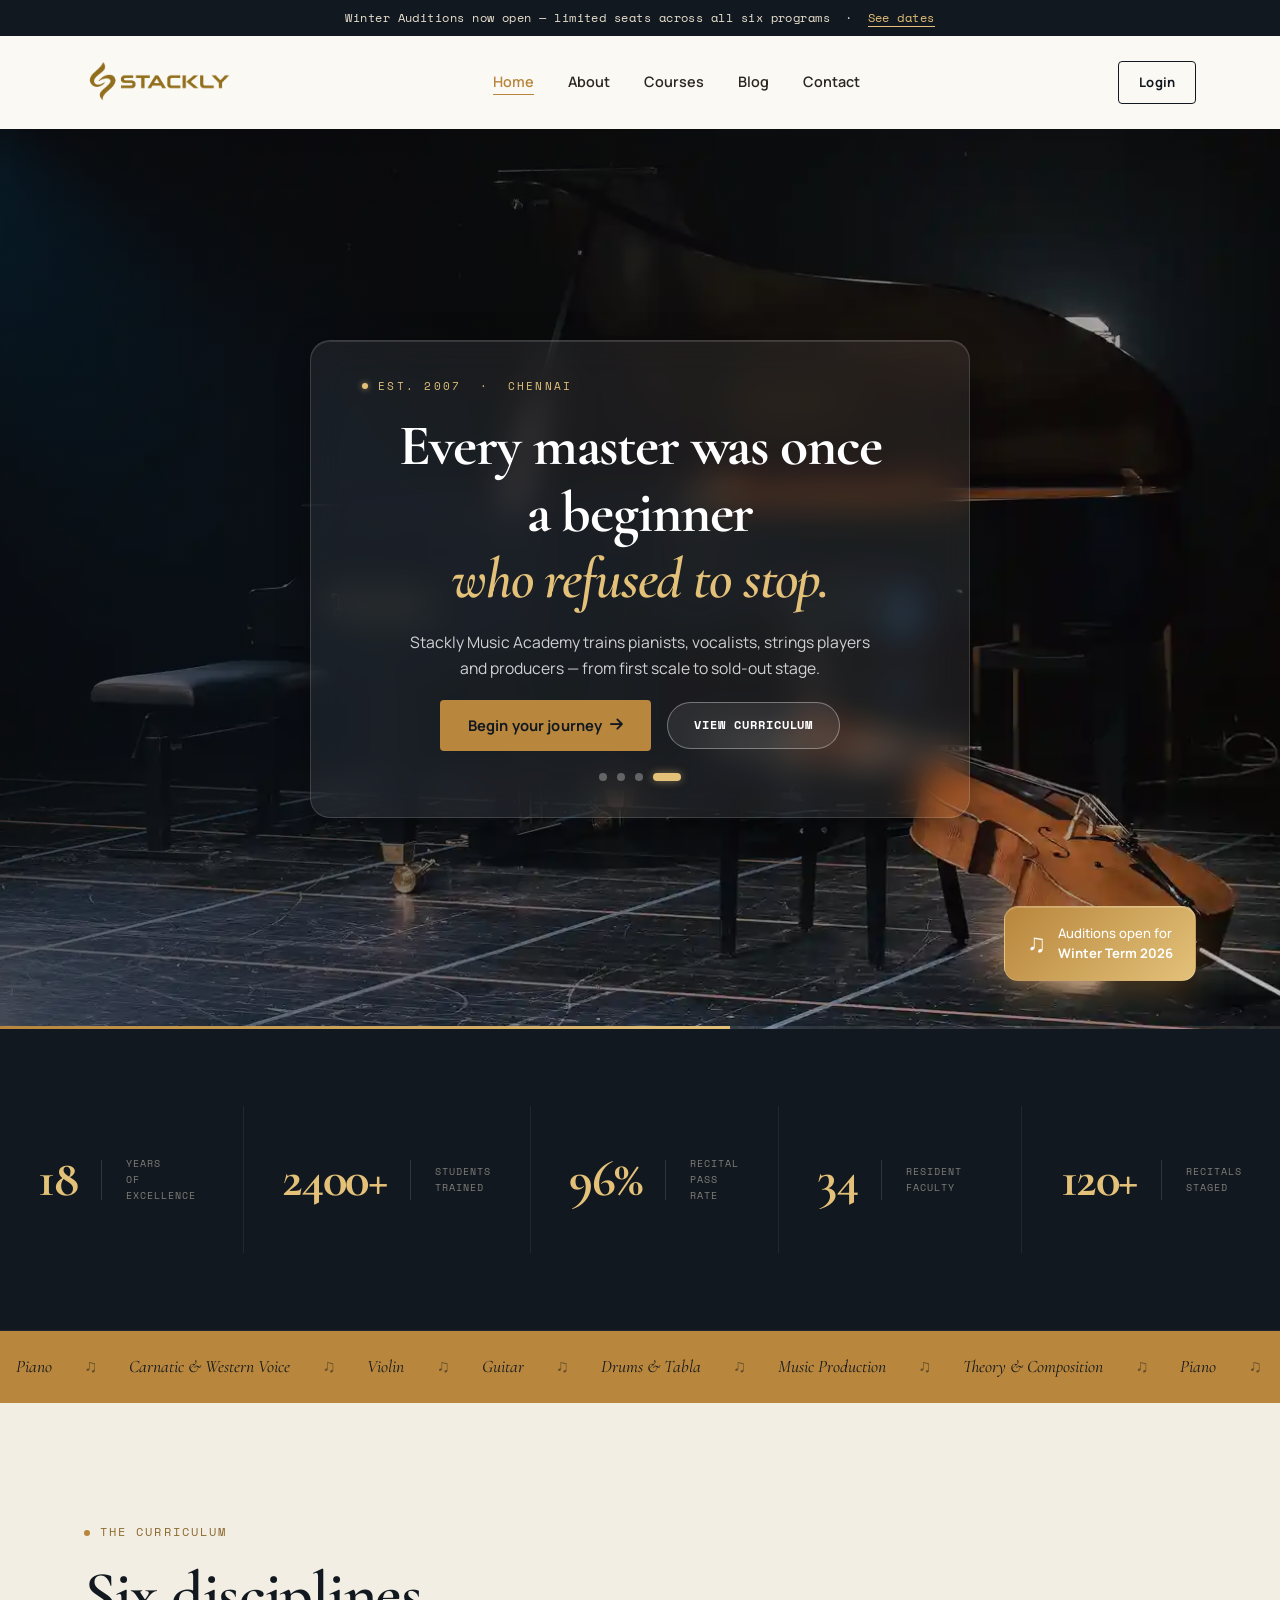
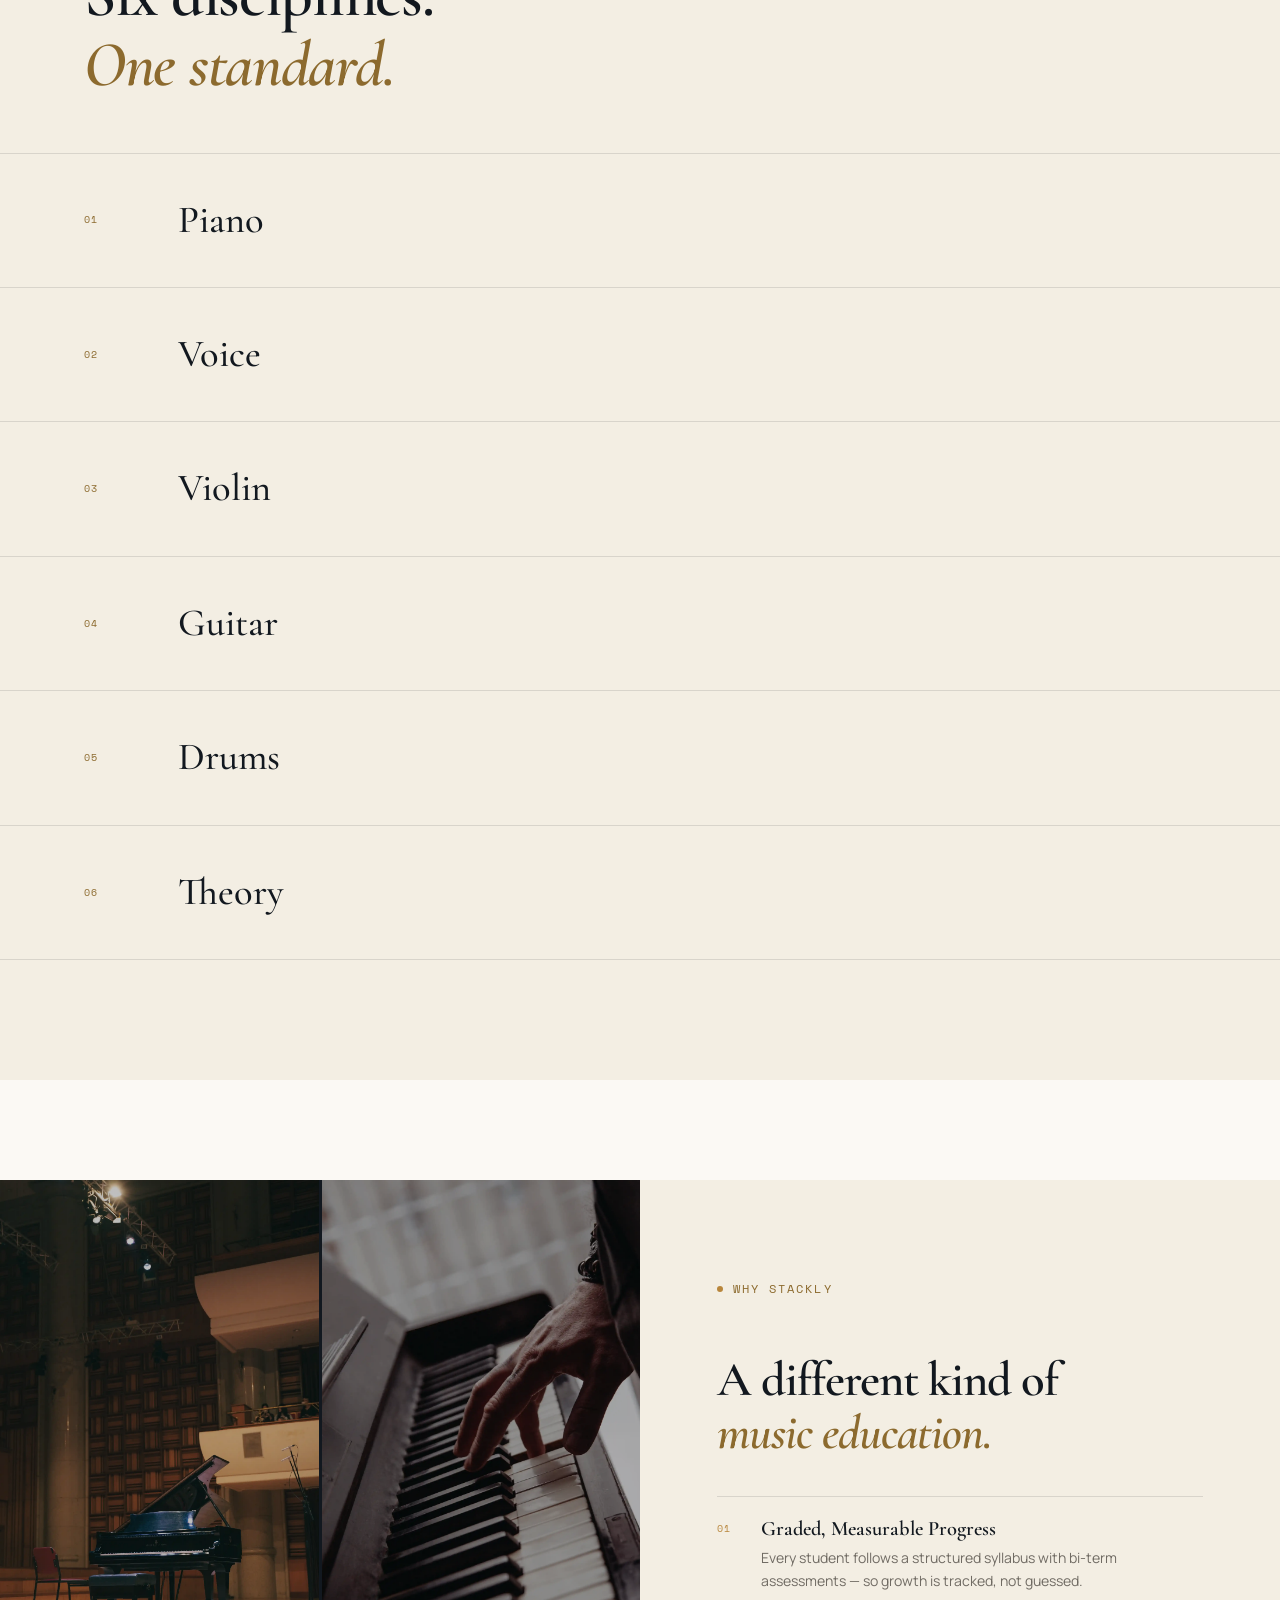
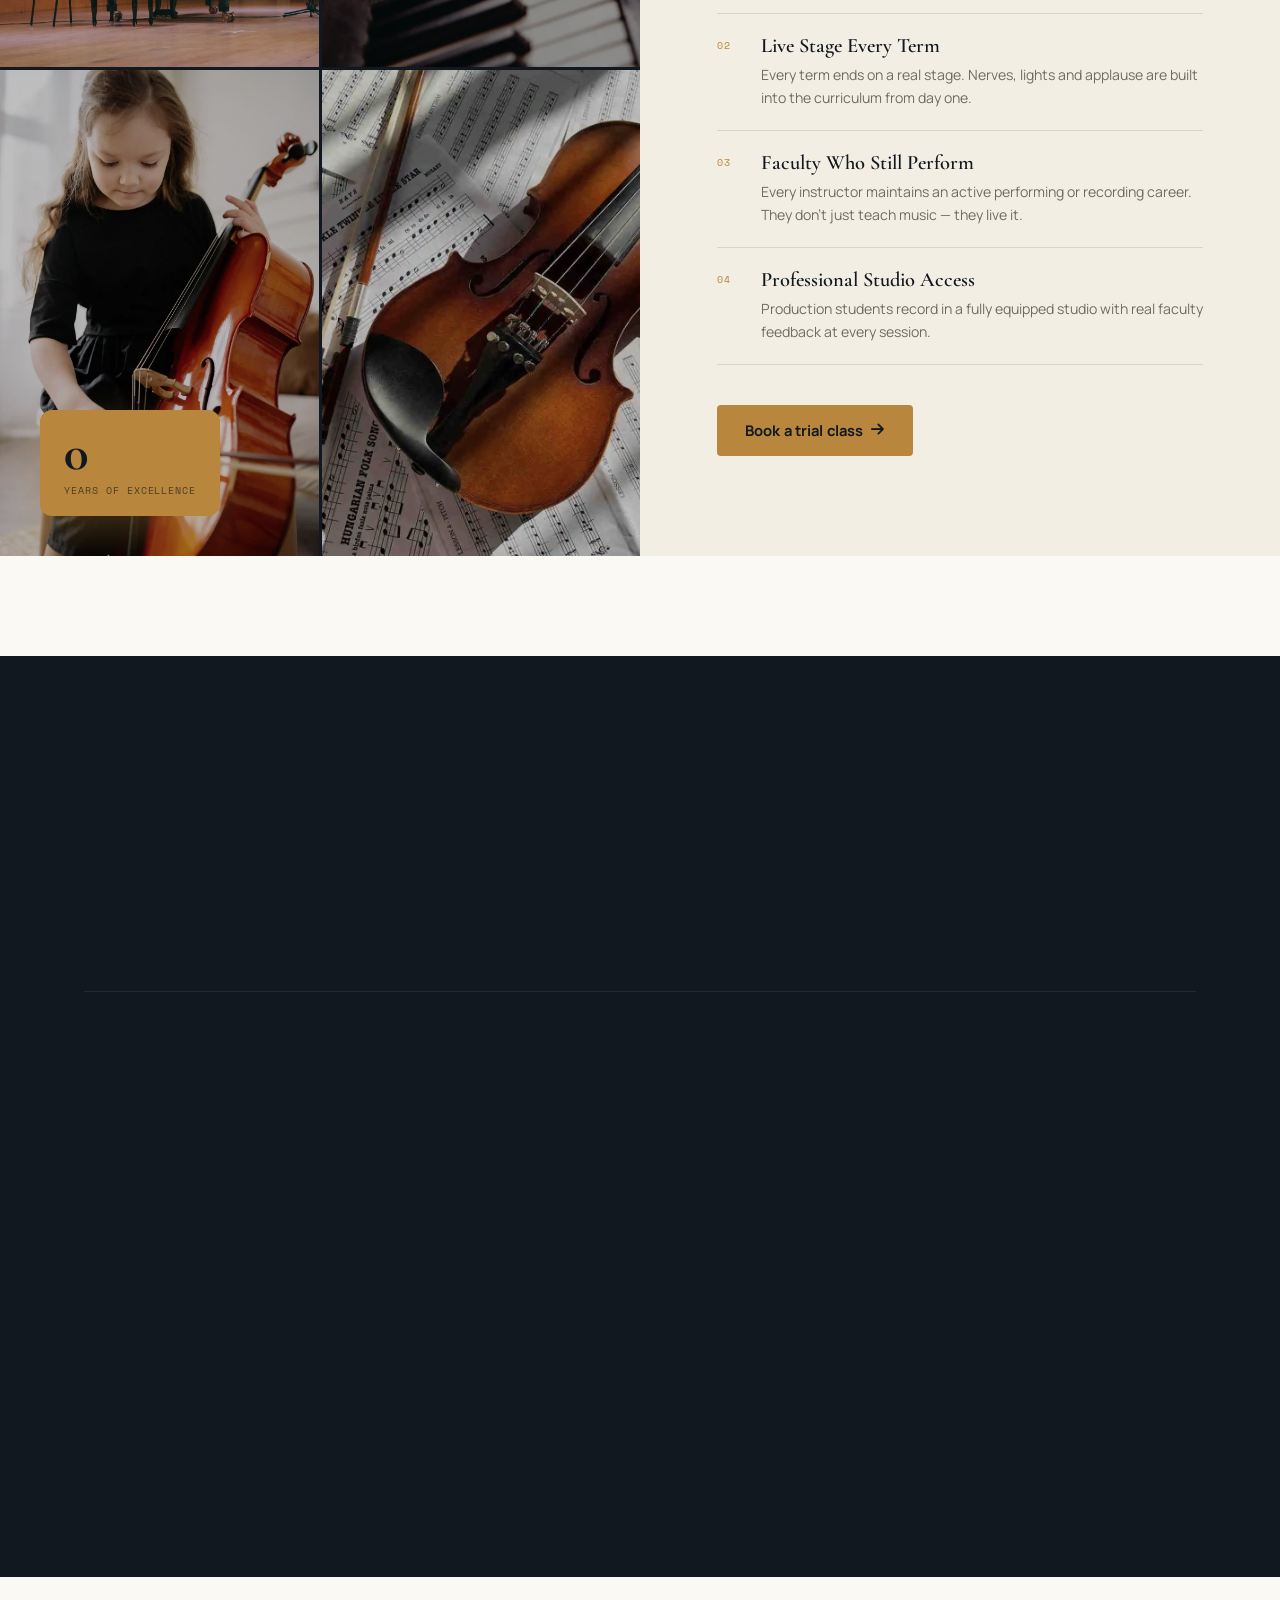
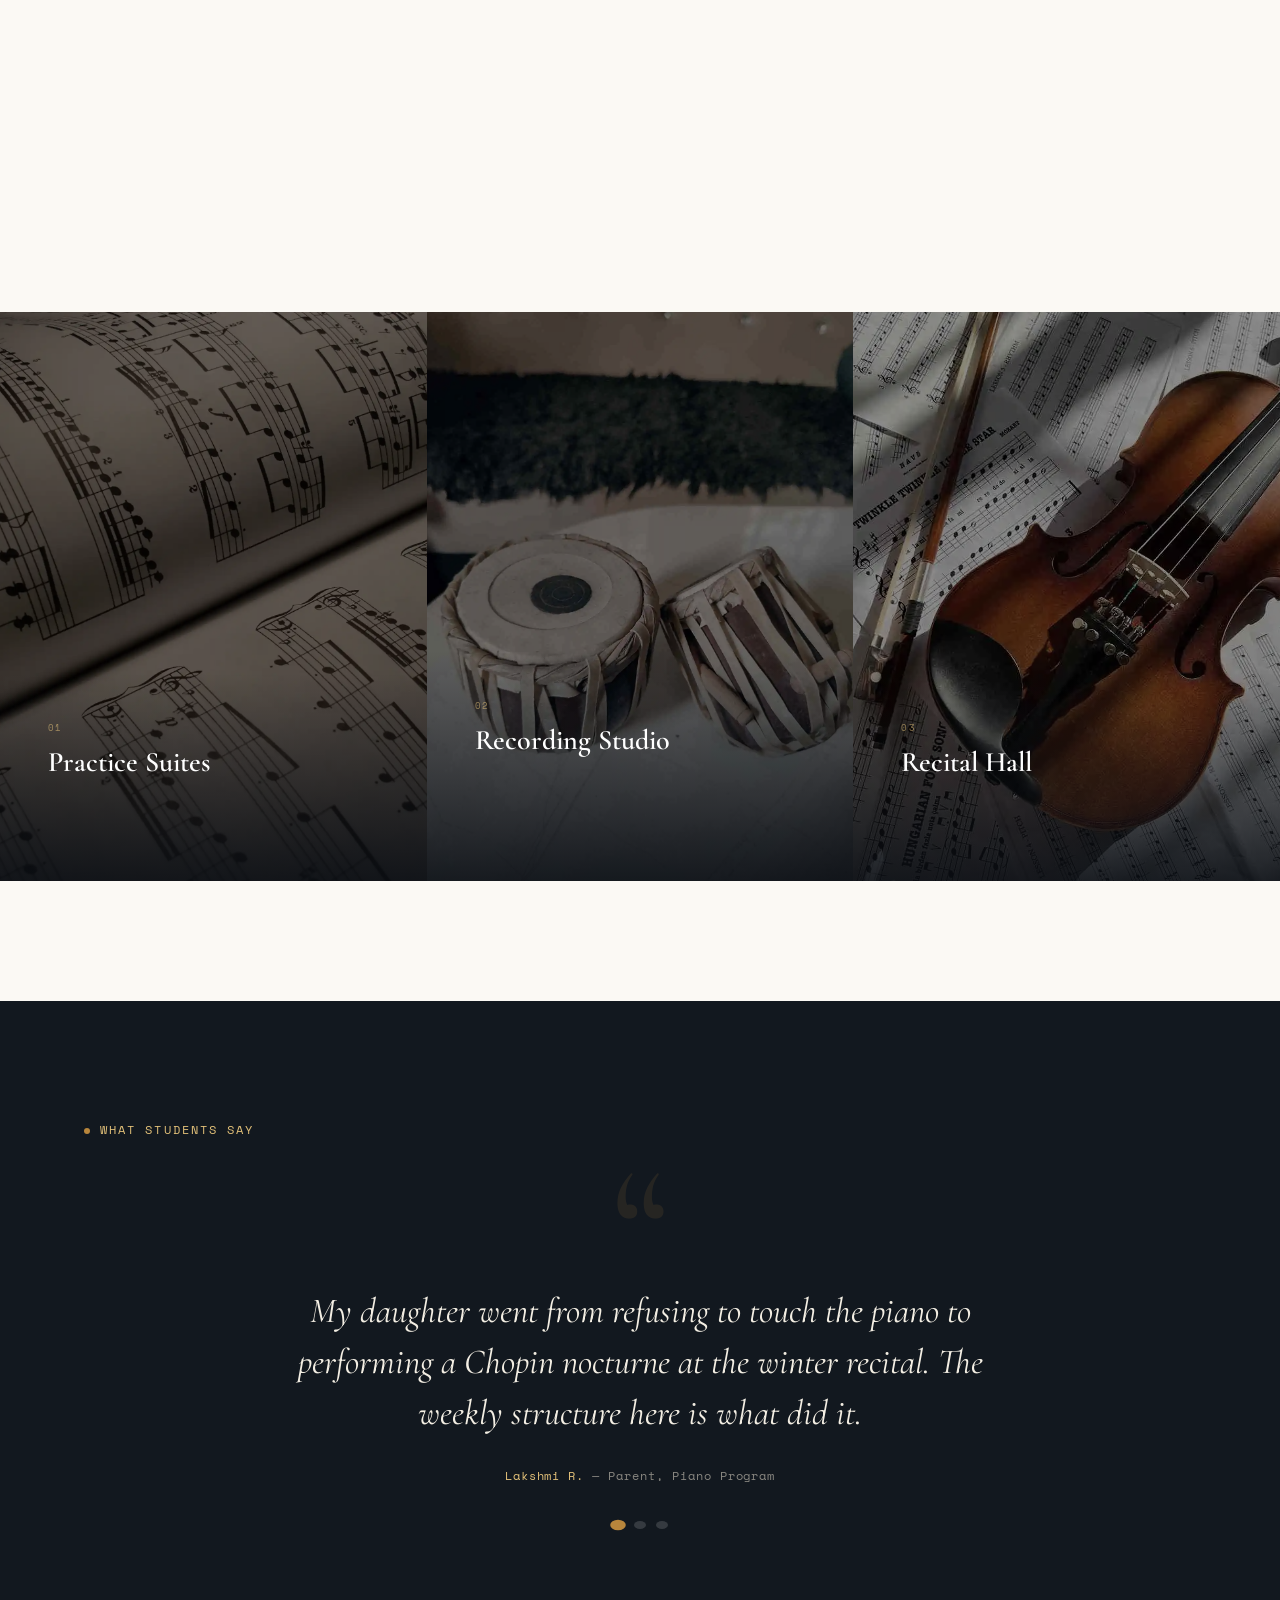
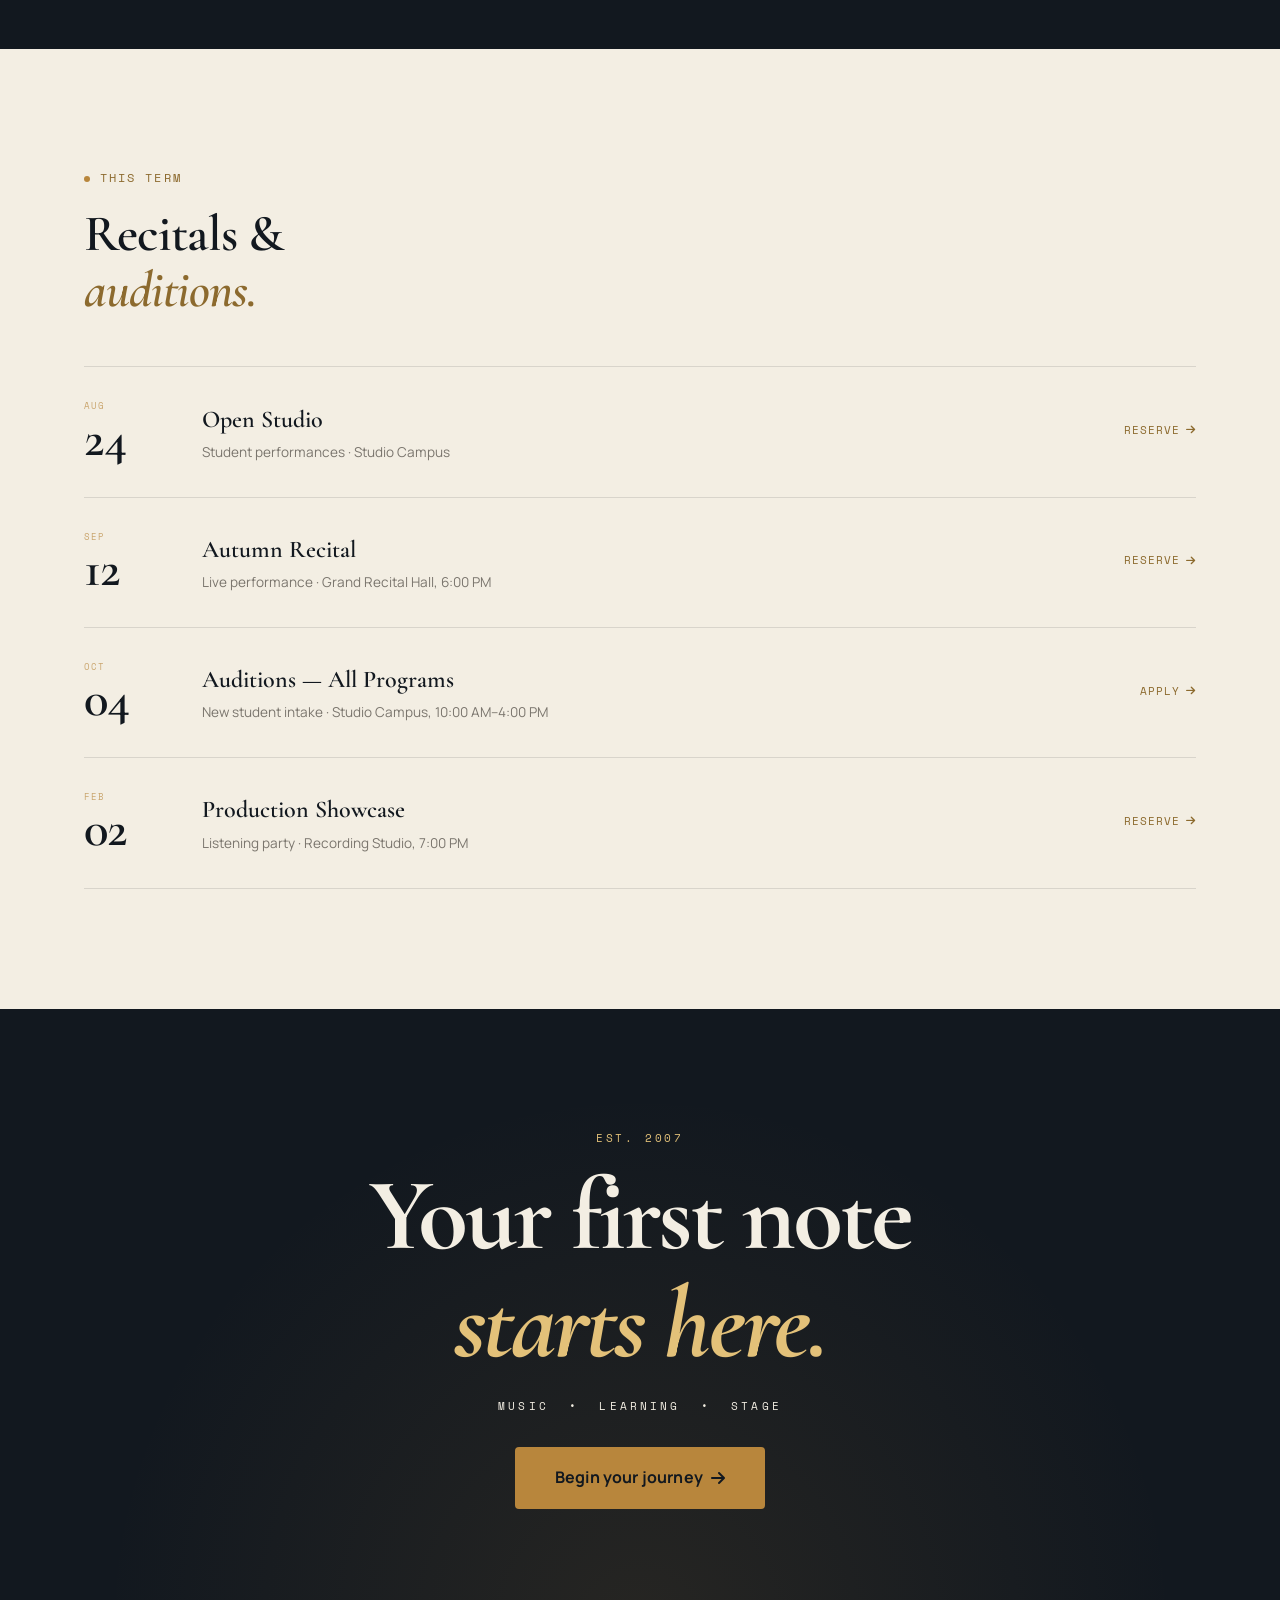
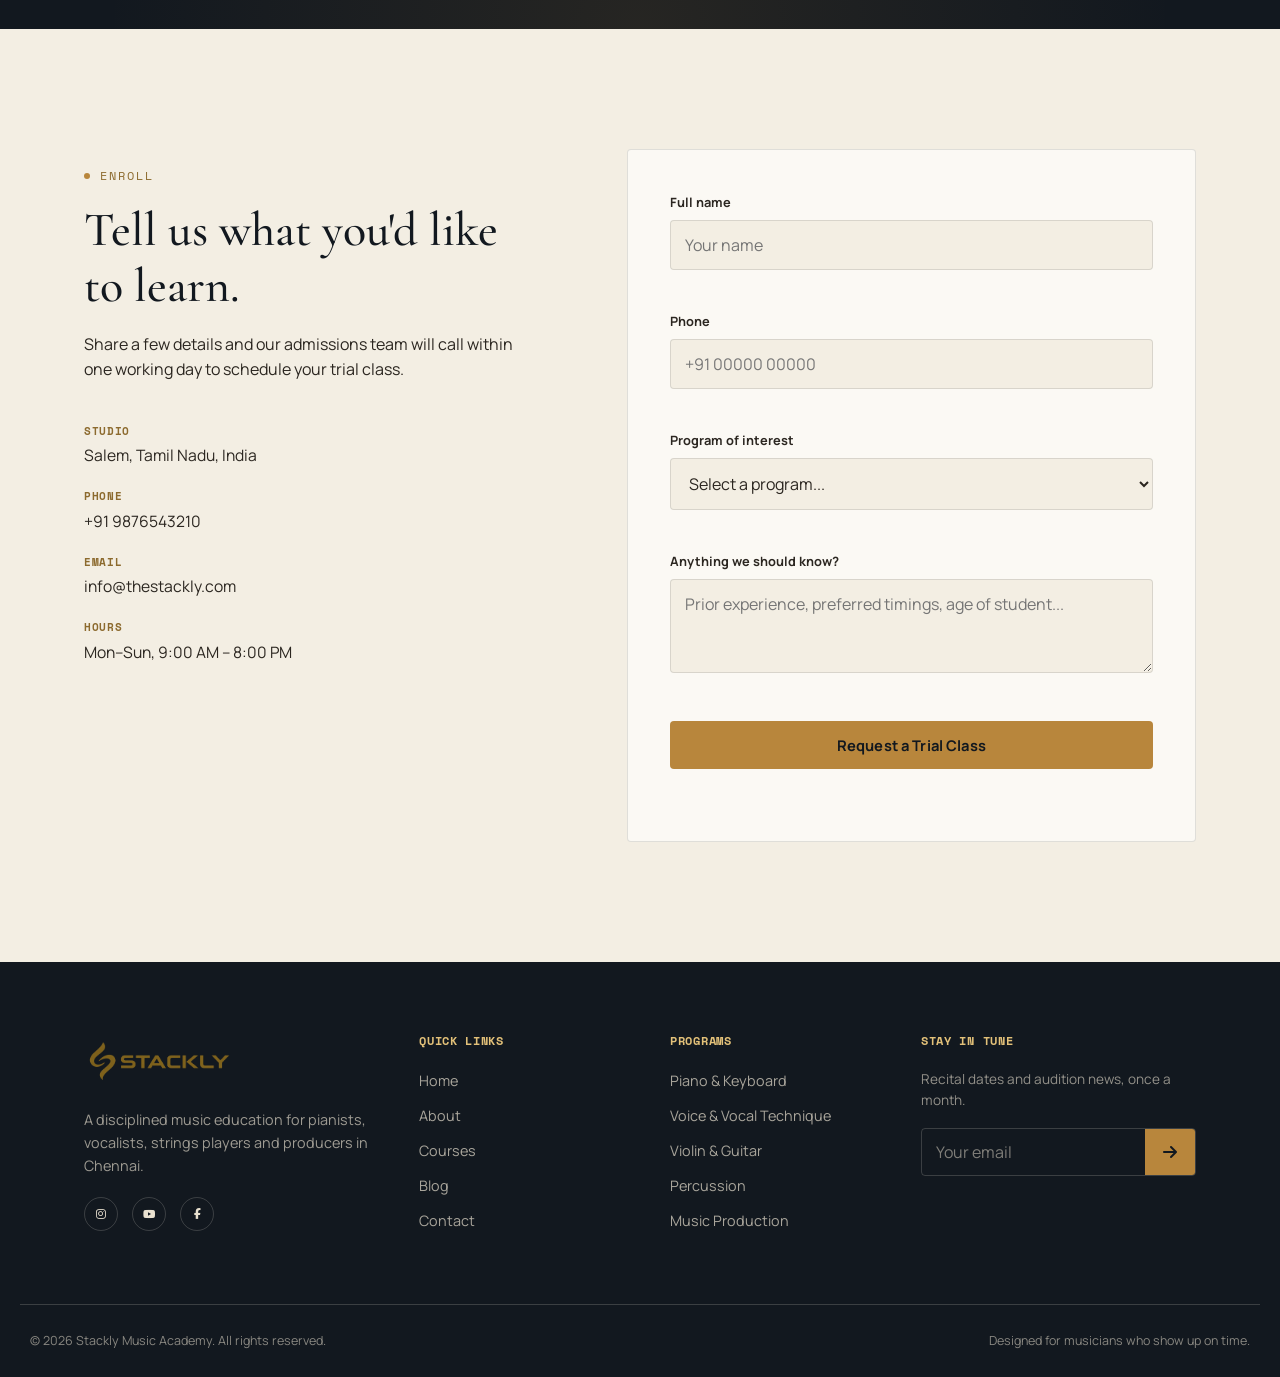
==== commit 9eadfb5d: "Add files via upload" ====
--- a/index.html
+++ b/index.html
@@ -164,6 +164,7 @@
     <!-- ===== MARQUEE ===== -->
     <div class="marquee" aria-hidden="true">
       <div class="marquee__track" id="marqueeTrack">
+        <!-- First set -->
         <span>Piano</span><span class="marquee__sep">&#9835;</span>
         <span>Carnatic &amp; Western Voice</span><span class="marquee__sep">&#9835;</span>
         <span>Violin</span><span class="marquee__sep">&#9835;</span>
@@ -171,6 +172,33 @@
         <span>Drums &amp; Tabla</span><span class="marquee__sep">&#9835;</span>
         <span>Music Production</span><span class="marquee__sep">&#9835;</span>
         <span>Theory &amp; Composition</span><span class="marquee__sep">&#9835;</span>
+        
+        <!-- Duplicated set for seamless loop -->
+        <span>Piano</span><span class="marquee__sep">&#9835;</span>
+        <span>Carnatic &amp; Western Voice</span><span class="marquee__sep">&#9835;</span>
+        <span>Violin</span><span class="marquee__sep">&#9835;</span>
+        <span>Guitar</span><span class="marquee__sep">&#9835;</span>
+        <span>Drums &amp; Tabla</span><span class="marquee__sep">&#9835;</span>
+        <span>Music Production</span><span class="marquee__sep">&#9835;</span>
+        <span>Theory &amp; Composition</span><span class="marquee__sep">&#9835;</span>
+
+        <!-- Triple set just in case of very wide screens -->
+        <span>Piano</span><span class="marquee__sep">&#9835;</span>
+        <span>Carnatic &amp; Western Voice</span><span class="marquee__sep">&#9835;</span>
+        <span>Violin</span><span class="marquee__sep">&#9835;</span>
+        <span>Guitar</span><span class="marquee__sep">&#9835;</span>
+        <span>Drums &amp; Tabla</span><span class="marquee__sep">&#9835;</span>
+        <span>Music Production</span><span class="marquee__sep">&#9835;</span>
+        <span>Theory &amp; Composition</span><span class="marquee__sep">&#9835;</span>
+
+        <!-- Quadruple set to ensure no gaps ever on ultra-wides -->
+        <span>Piano</span><span class="marquee__sep">&#9835;</span>
+        <span>Carnatic &amp; Western Voice</span><span class="marquee__sep">&#9835;</span>
+        <span>Violin</span><span class="marquee__sep">&#9835;</span>
+        <span>Guitar</span><span class="marquee__sep">&#9835;</span>
+        <span>Drums &amp; Tabla</span><span class="marquee__sep">&#9835;</span>
+        <span>Music Production</span><span class="marquee__sep">&#9835;</span>
+        <span>Theory &amp; Composition</span><span class="marquee__sep">&#9835;</span>
       </div>
     </div>
 
@@ -181,7 +209,7 @@
         <h2 class="courses__heading" data-reveal>Six disciplines.<br><em>One standard.</em></h2>
       </div>
       <ul class="courses__list" id="coursesList">
-        <li class="courses__row" data-img="assets/images/image-7.webp">
+        <li class="courses__row" data-img="assets/images/image-7.webp" data-reveal>
           <div class="courses__row-inner section-inner">
             <span class="courses__num">01</span>
             <h3 class="courses__name">Piano</h3>
@@ -192,7 +220,7 @@
             <img src="assets/images/image-7.webp" alt="">
           </div>
         </li>
-        <li class="courses__row" data-img="assets/images/image-10.webp">
+        <li class="courses__row" data-img="assets/images/image-10.webp" data-reveal>
           <div class="courses__row-inner section-inner">
             <span class="courses__num">02</span>
             <h3 class="courses__name">Voice</h3>
@@ -203,7 +231,7 @@
             <img src="assets/images/image-10.webp" alt="">
           </div>
         </li>
-        <li class="courses__row" data-img="assets/images/image-1.webp">
+        <li class="courses__row" data-img="assets/images/image-1.webp" data-reveal>
           <div class="courses__row-inner section-inner">
             <span class="courses__num">03</span>
             <h3 class="courses__name">Violin</h3>
@@ -214,7 +242,7 @@
             <img src="assets/images/image-1.webp" alt="">
           </div>
         </li>
-        <li class="courses__row" data-img="assets/images/image-2.webp">
+        <li class="courses__row" data-img="assets/images/image-2.webp" data-reveal>
           <div class="courses__row-inner section-inner">
             <span class="courses__num">04</span>
             <h3 class="courses__name">Guitar</h3>
@@ -225,7 +253,7 @@
             <img src="assets/images/image-2.webp" alt="">
           </div>
         </li>
-        <li class="courses__row" data-img="assets/images/image-12.webp">
+        <li class="courses__row" data-img="assets/images/image-12.webp" data-reveal>
           <div class="courses__row-inner section-inner">
             <span class="courses__num">05</span>
             <h3 class="courses__name">Drums</h3>
@@ -236,7 +264,7 @@
             <img src="assets/images/image-12.webp" alt="">
           </div>
         </li>
-        <li class="courses__row" data-img="assets/images/image-14.webp">
+        <li class="courses__row" data-img="assets/images/image-14.webp" data-reveal>
           <div class="courses__row-inner section-inner">
             <span class="courses__num">06</span>
             <h3 class="courses__name">Theory</h3>
@@ -253,7 +281,7 @@
     <!-- ===== 04. WHY STACKLY — split mosaic ===== -->
     <section class="split" id="whyus">
       <!-- Left: photo mosaic grid -->
-      <div class="split__mosaic" aria-hidden="true">
+      <div class="split__mosaic" aria-hidden="true" data-reveal>
         <div class="split__tile split__tile--1">
           <img src="assets/images/image-11.webp" alt="">
         </div>
@@ -275,8 +303,8 @@
 
       <!-- Right: editorial content -->
       <div class="split__body">
-        <p class="eyebrow"><span class="eyebrow__dot"></span>Why Stackly</p>
-        <h2 class="split__heading">A different kind of<br><em>music education.</em></h2>
+        <p class="eyebrow" data-reveal><span class="eyebrow__dot"></span>Why Stackly</p>
+        <h2 class="split__heading" data-reveal>A different kind of<br><em>music education.</em></h2>
 
         <ul class="split__pillars">
           <li class="split__pillar" data-reveal>
@@ -398,7 +426,7 @@
     <section class="testi" id="testimonials">
       <div class="testi__inner section-inner">
         <p class="eyebrow eyebrow--light" data-reveal><span class="eyebrow__dot"></span>What students say</p>
-        <div class="testi__slider" id="testimonialSlider">
+        <div class="testi__slider" id="testimonialSlider" data-reveal>
           <span class="testi__mark" aria-hidden="true">&ldquo;</span>
           <blockquote class="testimonial is-active">
             <p>My daughter went from refusing to touch the piano to performing a Chopin nocturne at the winter recital. The weekly structure here is what did it.</p>
--- a/assets/css/style.css
+++ b/assets/css/style.css
@@ -263,13 +263,13 @@
 }
 
 /* Scroll reveal (IntersectionObserver driven, falls back to visible via JS) */
-.reveal {
+[data-reveal] {
   opacity: 0;
   transform: translateY(24px);
   transition: opacity 0.8s var(--ease), transform 0.8s var(--ease);
 }
 
-.reveal.is-visible {
+[data-reveal].is-visible {
   opacity: 1;
   transform: translateY(0);
 }
@@ -618,7 +618,7 @@
 
 .hero__slide.is-active img {
   transform: scale(1.05);
-  transition: transform 4s ease;
+  transition: transform 1s ease;
 }
 
 /* ── Dark scrim ── */
